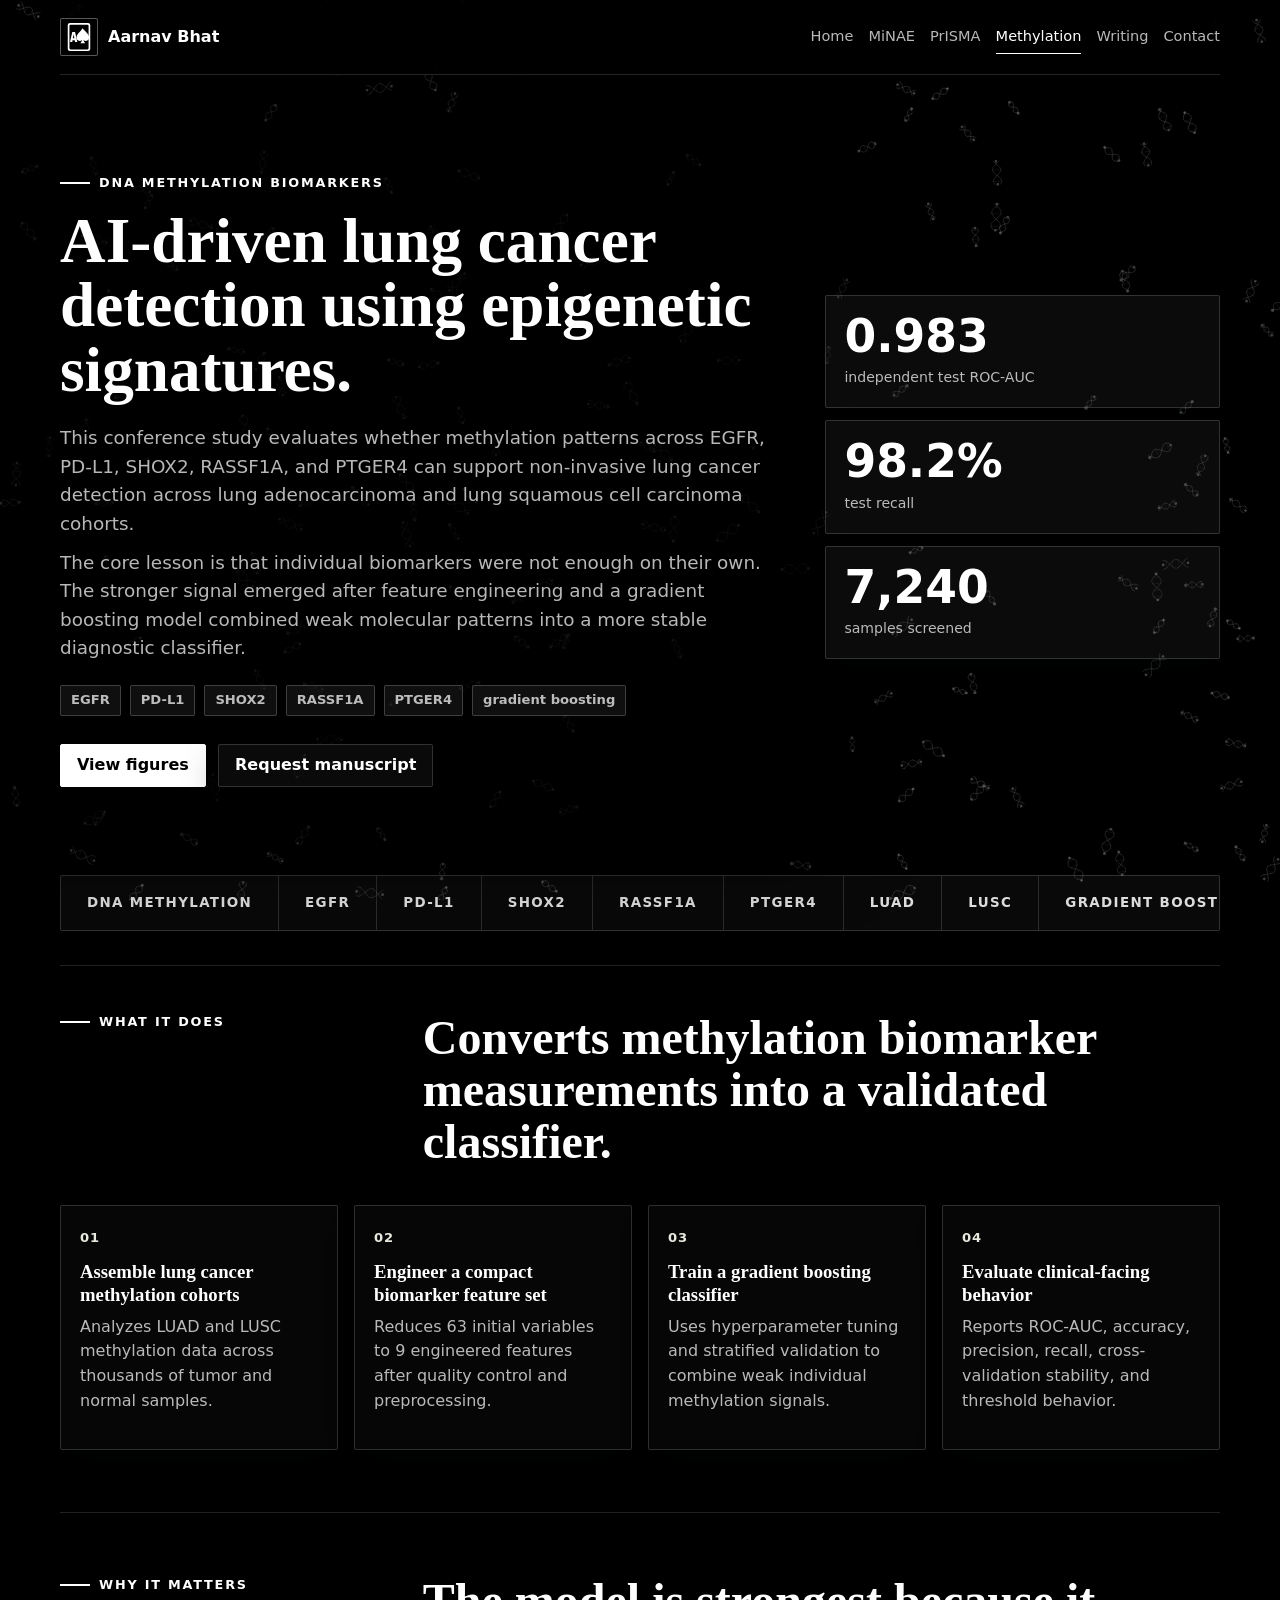
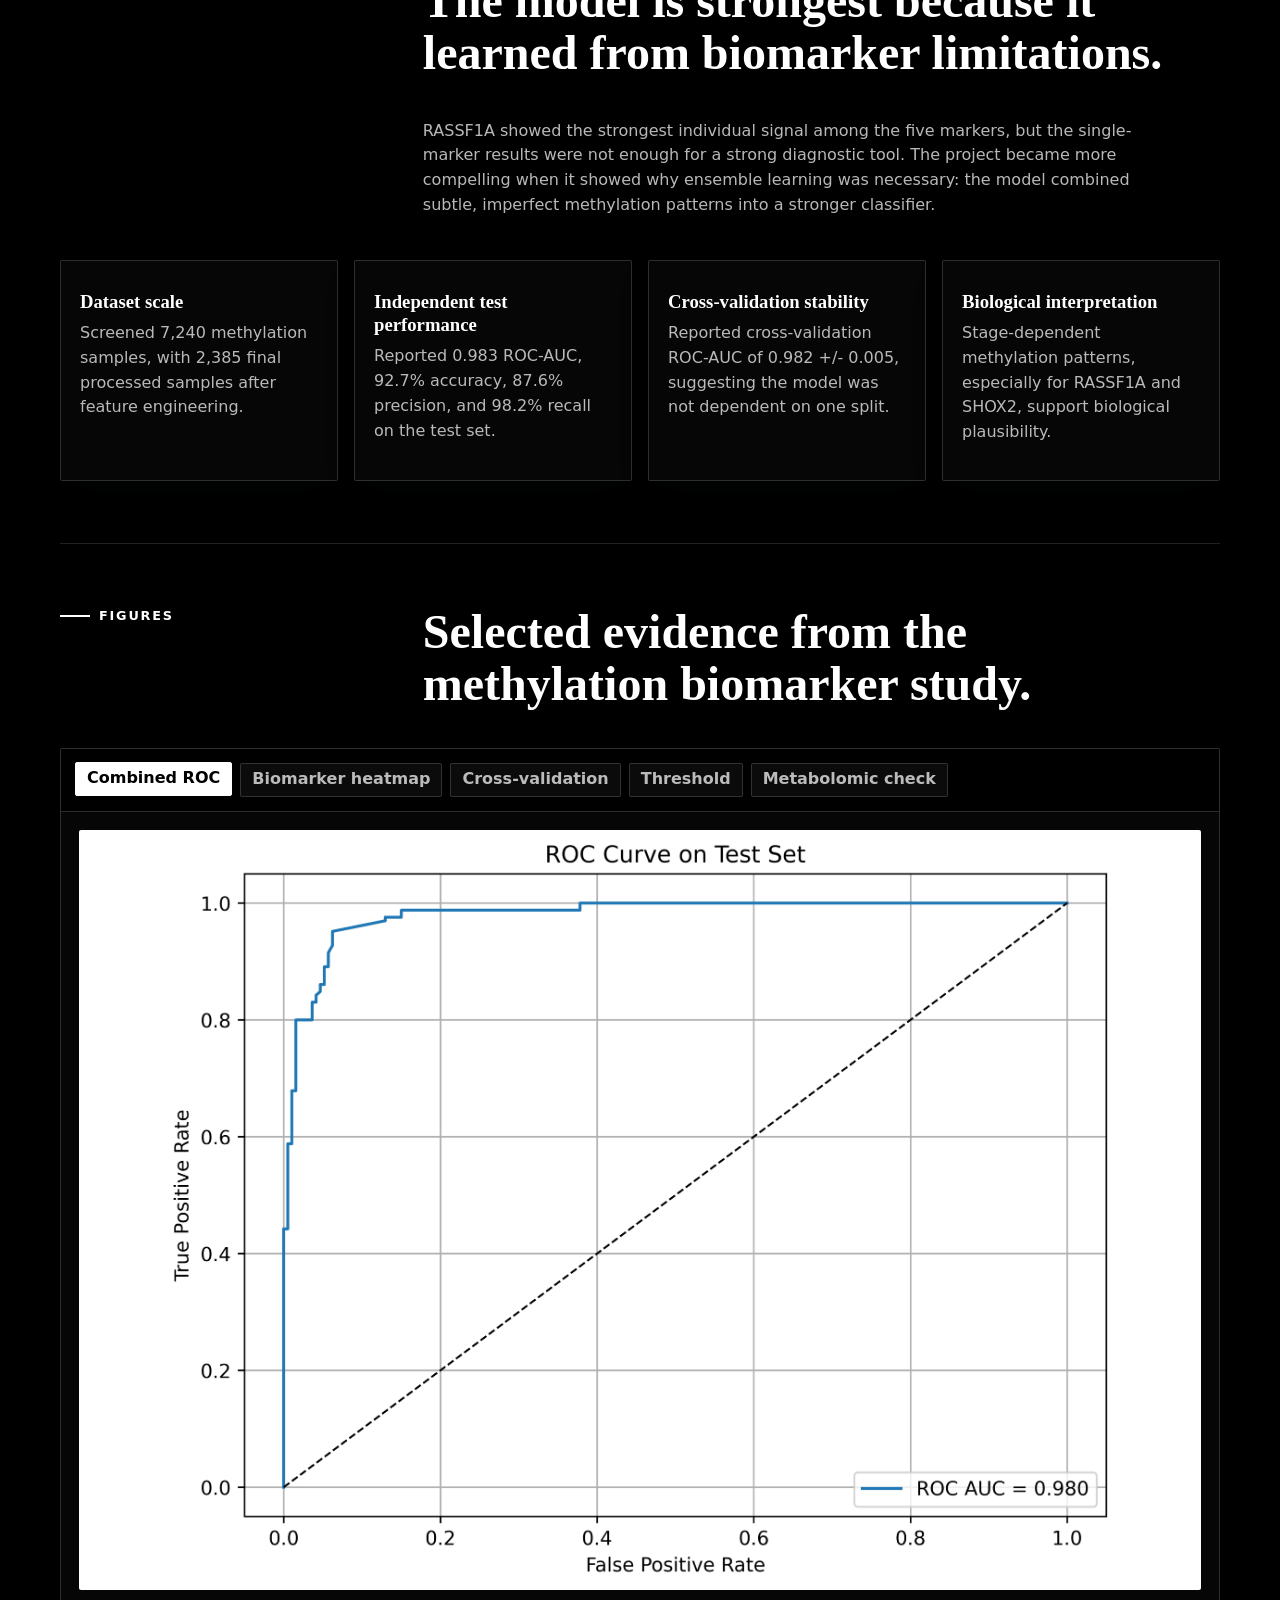
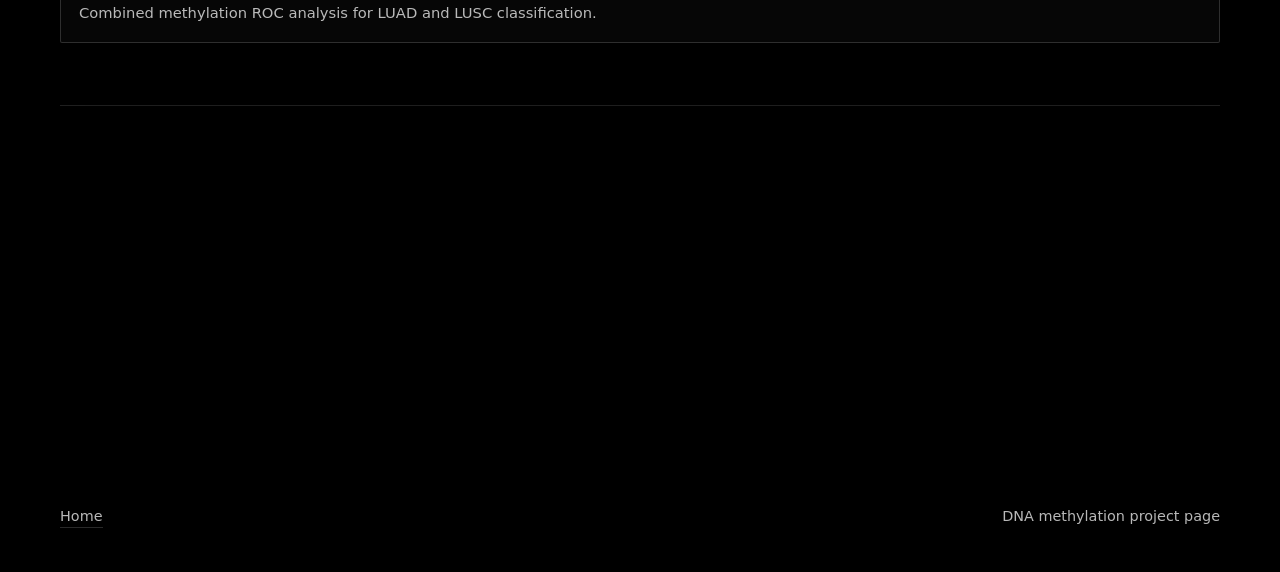
==== methylation.html @ d3626bd5 "Expand research portfolio with methylation project" ====
<!DOCTYPE html>
<html lang="en">
<head>
  <meta charset="UTF-8">
  <meta name="viewport" content="width=device-width, initial-scale=1.0">
  <meta name="description" content="DNA methylation biomarker project page - AI-driven lung cancer detection using EGFR, PD-L1, SHOX2, RASSF1A, and PTGER4.">
  <title>DNA Methylation | Aarnav Bhat</title>
  <link rel="icon" href="assets/favicon.svg" type="image/svg+xml">
  <link rel="stylesheet" href="assets/site.css">
</head>
<body>
  <div class="scroll-progress" aria-hidden="true"></div>
  <div class="site-loader" aria-hidden="true">
    <span>Loading biomarker evidence</span>
    <strong>DNA Methylation</strong>
    <div class="loader-track"><i></i></div>
  </div>

  <header class="site-header">
    <a class="brand" href="index.html" aria-label="Aarnav Bhat home">
      <span class="brand-mark"><img src="assets/favicon.svg" alt="" aria-hidden="true"></span>
      <span>Aarnav Bhat</span>
    </a>
    <button class="menu-toggle" type="button" aria-label="Open navigation" aria-expanded="false">Menu</button>
    <nav class="site-nav" aria-label="Primary navigation">
      <a href="index.html">Home</a>
      <a href="minae.html">MiNAE</a>
      <a href="prisma.html">PrISMA</a>
      <a href="methylation.html" aria-current="page">Methylation</a>
      <a href="index.html#writing">Writing</a>
      <a href="index.html#contact">Contact</a>
    </nav>
  </header>

  <main>
    <section class="project-hero methylation-hero">
      <canvas class="fragment-canvas" data-fragment-canvas aria-hidden="true"></canvas>
      <div class="reveal">
        <p class="eyebrow">DNA methylation biomarkers</p>
        <h1>AI-driven lung cancer detection using epigenetic signatures.</h1>
        <p class="lead">
          This conference study evaluates whether methylation patterns across
          EGFR, PD-L1, SHOX2, RASSF1A, and PTGER4 can support non-invasive lung
          cancer detection across lung adenocarcinoma and lung squamous cell
          carcinoma cohorts.
        </p>
        <p class="lead">
          The core lesson is that individual biomarkers were not enough on their
          own. The stronger signal emerged after feature engineering and a
          gradient boosting model combined weak molecular patterns into a more
          stable diagnostic classifier.
        </p>
        <div class="hero-pills" aria-label="DNA methylation validation features">
          <span>EGFR</span>
          <span>PD-L1</span>
          <span>SHOX2</span>
          <span>RASSF1A</span>
          <span>PTGER4</span>
          <span>gradient boosting</span>
        </div>
        <div class="hero-actions">
          <a class="button primary" href="#figures">View figures</a>
          <a class="button" href="mailto:aarnav.bhat0@gmail.com?subject=DNA%20methylation%20manuscript%20request">Request manuscript</a>
        </div>
      </div>
      <div class="project-scoreboard reveal" aria-label="DNA methylation metrics">
        <article>
          <span class="metric-value">0.983</span>
          <span class="metric-label">independent test ROC-AUC</span>
        </article>
        <article>
          <span class="metric-value">98.2%</span>
          <span class="metric-label">test recall</span>
        </article>
        <article>
          <span class="metric-value">7,240</span>
          <span class="metric-label">samples screened</span>
        </article>
      </div>
    </section>

    <section class="motion-belt reveal" aria-label="Methylation evidence ticker">
      <div class="belt-track">
        <span>DNA methylation</span>
        <span>EGFR</span>
        <span>PD-L1</span>
        <span>SHOX2</span>
        <span>RASSF1A</span>
        <span>PTGER4</span>
        <span>LUAD</span>
        <span>LUSC</span>
        <span>gradient boosting</span>
        <span>cross-validation</span>
        <span>DNA methylation</span>
        <span>EGFR</span>
        <span>PD-L1</span>
        <span>SHOX2</span>
        <span>RASSF1A</span>
        <span>PTGER4</span>
        <span>LUAD</span>
        <span>LUSC</span>
        <span>gradient boosting</span>
        <span>cross-validation</span>
      </div>
    </section>

    <section class="section-block compact">
      <div class="section-heading reveal">
        <p class="eyebrow">What it does</p>
        <h2>Converts methylation biomarker measurements into a validated classifier.</h2>
      </div>
      <div class="method-grid">
        <article class="method-card reveal">
          <span>01</span>
          <h3>Assemble lung cancer methylation cohorts</h3>
          <p>Analyzes LUAD and LUSC methylation data across thousands of tumor and normal samples.</p>
        </article>
        <article class="method-card reveal">
          <span>02</span>
          <h3>Engineer a compact biomarker feature set</h3>
          <p>Reduces 63 initial variables to 9 engineered features after quality control and preprocessing.</p>
        </article>
        <article class="method-card reveal">
          <span>03</span>
          <h3>Train a gradient boosting classifier</h3>
          <p>Uses hyperparameter tuning and stratified validation to combine weak individual methylation signals.</p>
        </article>
        <article class="method-card reveal">
          <span>04</span>
          <h3>Evaluate clinical-facing behavior</h3>
          <p>Reports ROC-AUC, accuracy, precision, recall, cross-validation stability, and threshold behavior.</p>
        </article>
      </div>
    </section>

    <section class="section-block">
      <div class="section-heading reveal">
        <p class="eyebrow">Why it matters</p>
        <h2>The model is strongest because it learned from biomarker limitations.</h2>
        <p>
          RASSF1A showed the strongest individual signal among the five markers,
          but the single-marker results were not enough for a strong diagnostic
          tool. The project became more compelling when it showed why ensemble
          learning was necessary: the model combined subtle, imperfect methylation
          patterns into a stronger classifier.
        </p>
      </div>
      <div class="evidence-grid">
        <article class="evidence-card reveal">
          <h3>Dataset scale</h3>
          <p>Screened 7,240 methylation samples, with 2,385 final processed samples after feature engineering.</p>
        </article>
        <article class="evidence-card reveal">
          <h3>Independent test performance</h3>
          <p>Reported 0.983 ROC-AUC, 92.7% accuracy, 87.6% precision, and 98.2% recall on the test set.</p>
        </article>
        <article class="evidence-card reveal">
          <h3>Cross-validation stability</h3>
          <p>Reported cross-validation ROC-AUC of 0.982 +/- 0.005, suggesting the model was not dependent on one split.</p>
        </article>
        <article class="evidence-card reveal">
          <h3>Biological interpretation</h3>
          <p>Stage-dependent methylation patterns, especially for RASSF1A and SHOX2, support biological plausibility.</p>
        </article>
      </div>
    </section>

    <section id="figures" class="section-block">
      <div class="section-heading reveal">
        <p class="eyebrow">Figures</p>
        <h2>Selected evidence from the methylation biomarker study.</h2>
      </div>
      <div class="figure-tabs reveal" data-tabs>
        <div class="tab-buttons" role="tablist" aria-label="DNA methylation figure selector">
          <button type="button" class="active" data-tab="meth-roc">Combined ROC</button>
          <button type="button" data-tab="meth-heatmap">Biomarker heatmap</button>
          <button type="button" data-tab="meth-cv">Cross-validation</button>
          <button type="button" data-tab="meth-threshold">Threshold</button>
          <button type="button" data-tab="meth-metabolite">Metabolomic check</button>
        </div>
        <figure class="tab-panel active" data-panel="meth-roc">
          <img src="assets/figures/methylation/roc_combined_luad_lusc.png" alt="Combined LUAD and LUSC methylation ROC curve.">
          <figcaption>Combined methylation ROC analysis for LUAD and LUSC classification.</figcaption>
        </figure>
        <figure class="tab-panel" data-panel="meth-heatmap">
          <img src="assets/figures/methylation/biomarker_heatmap.png" alt="Methylation biomarker heatmap.">
          <figcaption>Heatmap of EGFR, PD-L1, SHOX2, RASSF1A, and PTGER4 methylation patterns across samples.</figcaption>
        </figure>
        <figure class="tab-panel" data-panel="meth-cv">
          <img src="assets/figures/methylation/cross_validation_analysis.png" alt="Cross-validation stability analysis.">
          <figcaption>Cross-validation analysis showing stability across validation splits.</figcaption>
        </figure>
        <figure class="tab-panel" data-panel="meth-threshold">
          <img src="assets/figures/methylation/threshold_optimization.png" alt="Classification threshold optimization plot.">
          <figcaption>Threshold optimization for balancing screening sensitivity and specificity.</figcaption>
        </figure>
        <figure class="tab-panel" data-panel="meth-metabolite">
          <img src="assets/figures/methylation/metabolite_roc_combined.png" alt="Combined metabolomic model ROC curve.">
          <figcaption>Orthogonal metabolomic analysis used as complementary molecular evidence.</figcaption>
        </figure>
      </div>
    </section>

    <section class="section-block compact">
      <div class="section-heading reveal">
        <p class="eyebrow">Manuscript status</p>
        <h2>Conference manuscript details available by request.</h2>
        <p>
          The public page summarizes the method, results, and selected figures
          without exposing private submission files. The manuscript can be shared
          directly by email when appropriate.
        </p>
      </div>
      <a class="button primary reveal" href="mailto:aarnav.bhat0@gmail.com?subject=DNA%20methylation%20manuscript%20request">Request methylation manuscript</a>
    </section>
  </main>

  <footer class="site-footer">
    <a href="index.html">Home</a>
    <span>DNA methylation project page</span>
  </footer>

  <script src="assets/site.js"></script>
</body>
</html>
---- assets/site.css ----
:root {
  --bg: #000;
  --paper: rgba(7, 7, 7, 0.88);
  --paper-soft: rgba(12, 12, 12, 0.92);
  --ink: #fff;
  --muted: rgba(255, 255, 255, 0.72);
  --line: rgba(255, 255, 255, 0.16);
  --teal: #ffffff;
  --blue: #d7d7cf;
  --minae: #fff;
  --prisma: #fff;
  --plum: #fff;
  --rust: #e8e8df;
  --amber: #c8c8bd;
  --shadow: 0 26px 80px rgba(0, 0, 0, 0.48);
  --radius: 8px;
  --scroll-progress: 0%;
}

* {
  box-sizing: border-box;
}

html {
  scroll-behavior: smooth;
  overflow-x: hidden;
}

body {
  margin: 0;
  color: var(--ink);
  font-family: ui-sans-serif, system-ui, -apple-system, BlinkMacSystemFont, "Segoe UI", sans-serif;
  line-height: 1.55;
  background: var(--bg);
  overflow-x: hidden;
}

body.loading {
  overflow: hidden;
}

.scroll-progress {
  position: fixed;
  top: 0;
  left: 0;
  z-index: 80;
  width: var(--scroll-progress);
  height: 3px;
  background: #fff;
  box-shadow: 0 0 18px rgba(255, 255, 255, 0.44);
}

.site-loader {
  position: fixed;
  inset: 0;
  z-index: 100;
  display: grid;
  place-content: center;
  gap: 12px;
  padding: 28px;
  background: #000;
  color: #fff;
  transition: opacity 0.5s ease, visibility 0.5s ease;
}

.site-loader span {
  color: rgba(255, 255, 255, 0.64);
  font-size: 0.84rem;
  font-weight: 760;
  letter-spacing: 0.12em;
  text-transform: uppercase;
}

.site-loader strong {
  font-size: 2.2rem;
  line-height: 1;
}

.loader-track {
  width: min(360px, calc(100vw - 56px));
  height: 5px;
  overflow: hidden;
  border-radius: 999px;
  background: rgba(255, 255, 255, 0.18);
}

.loader-track i {
  display: block;
  width: 42%;
  height: 100%;
  border-radius: inherit;
  background: #fff;
  animation: loaderRun 0.9s ease-in-out infinite alternate;
}

body.loaded .site-loader {
  opacity: 0;
  pointer-events: none;
  visibility: hidden;
}

@keyframes loaderRun {
  from {
    transform: translateX(0);
  }

  to {
    transform: translateX(138%);
  }
}

img {
  max-width: 100%;
  display: block;
}

a {
  color: inherit;
  text-decoration: none;
}

main,
.site-header,
.site-footer {
  width: min(1160px, calc(100% - 40px));
  margin: 0 auto;
  position: relative;
  z-index: 2;
}

.site-header {
  position: sticky;
  top: 0;
  z-index: 40;
  display: flex;
  align-items: center;
  justify-content: space-between;
  gap: 18px;
  padding: 18px 0;
  background: rgba(0, 0, 0, 0.84);
  backdrop-filter: blur(18px);
  border-bottom: 1px solid rgba(255, 255, 255, 0.14);
}

.brand {
  display: inline-flex;
  align-items: center;
  gap: 10px;
  font-weight: 780;
}

.brand-mark {
  display: inline-grid;
  place-items: center;
  width: 38px;
  height: 38px;
  border: 1px solid rgba(255, 255, 255, 0.34);
  border-radius: 2px;
  background: #000;
  overflow: hidden;
}

.brand-mark img {
  width: 100%;
  height: 100%;
  object-fit: cover;
}

.site-nav {
  display: flex;
  align-items: center;
  gap: 15px;
  color: var(--muted);
  font-size: 0.91rem;
}

.site-nav a {
  border-bottom: 1px solid transparent;
  padding: 5px 0;
}

.site-nav a:hover,
.site-nav a[aria-current="page"] {
  color: var(--ink);
  border-color: #fff;
}

.menu-toggle {
  display: none;
  border: 1px solid var(--line);
  background: #0b0b0c;
  border-radius: 2px;
  min-height: 36px;
  padding: 0 12px;
  font: inherit;
  color: var(--ink);
}

.hero-shell,
.project-hero {
  position: relative;
  min-height: calc(100vh - 78px);
  display: grid;
  align-items: center;
  gap: 48px;
  padding: 56px 0 74px;
  overflow: visible;
}

.hero-shell {
  grid-template-columns: minmax(0, 1fr) minmax(340px, 0.56fr);
}

.project-hero {
  grid-template-columns: minmax(0, 1fr) minmax(320px, 0.55fr);
}

.hero-copy {
  position: relative;
  z-index: 1;
  max-width: 820px;
  text-shadow: 0 1px 26px rgba(0, 0, 0, 0.64);
  isolation: isolate;
}

.project-hero > .reveal:first-of-type {
  position: relative;
  isolation: isolate;
}

.hero-copy::before,
.project-hero > .reveal:first-of-type::before {
  content: "";
  position: absolute;
  inset: -22px -24px;
  z-index: -1;
  background: rgba(0, 0, 0, 0.72);
  box-shadow: 0 0 70px 34px rgba(0, 0, 0, 0.88);
  pointer-events: none;
}

.fragment-canvas {
  position: fixed;
  inset: 0;
  z-index: 0;
  width: 100vw;
  height: 100vh;
  opacity: 0.84;
  pointer-events: none;
}

.hero-shell > *:not(.fragment-canvas),
.project-hero > *:not(.fragment-canvas) {
  position: relative;
  z-index: 2;
}

.eyebrow {
  display: inline-flex;
  align-items: center;
  gap: 9px;
  margin: 0 0 16px;
  color: #fff;
  font-size: 0.8rem;
  font-weight: 690;
  letter-spacing: 0.14em;
  text-transform: uppercase;
}

.eyebrow::before {
  content: "";
  width: 30px;
  height: 2px;
  background: currentColor;
}

h1,
h2,
h3,
p {
  margin-top: 0;
}

h1 {
  font-family: ui-serif, Georgia, "Times New Roman", serif;
  margin-bottom: 22px;
  font-size: 4.72rem;
  line-height: 1.02;
  font-weight: 650;
  letter-spacing: 0;
}

.hero-shell h1 {
  font-size: 6.25rem;
}

.project-hero h1 {
  font-size: 3.95rem;
}

h2 {
  font-family: ui-serif, Georgia, "Times New Roman", serif;
  margin-bottom: 12px;
  font-size: 3rem;
  line-height: 1.08;
  font-weight: 640;
  letter-spacing: 0;
}

h3 {
  font-family: ui-serif, Georgia, "Times New Roman", serif;
  line-height: 1.24;
  font-weight: 650;
}

.lead {
  max-width: 820px;
  color: var(--muted);
  font-size: 1.15rem;
  font-weight: 390;
}

.lead + .lead {
  margin-top: -8px;
}

.hero-pills {
  display: flex;
  flex-wrap: wrap;
  gap: 9px;
  margin-top: 22px;
}

.hero-pills span {
  display: inline-flex;
  align-items: center;
  min-height: 31px;
  padding: 0 10px;
  border: 1px solid rgba(255, 255, 255, 0.2);
  border-radius: 2px;
  background: rgba(255, 255, 255, 0.06);
  color: var(--muted);
  font-size: 0.82rem;
  font-weight: 720;
}

.hero-actions,
.contact-actions {
  display: flex;
  flex-wrap: wrap;
  gap: 12px;
  margin-top: 28px;
}

.button {
  display: inline-flex;
  align-items: center;
  justify-content: center;
  gap: 8px;
  min-height: 43px;
  padding: 0 16px;
  border: 1px solid var(--line);
  border-radius: 2px;
  background: rgba(255, 255, 255, 0.04);
  color: var(--ink);
  font-weight: 720;
  box-shadow: 0 16px 34px rgba(0, 0, 0, 0.35);
  transition: transform 0.18s ease, border-color 0.18s ease, background 0.18s ease;
  will-change: transform;
}

.button:hover {
  transform: translateY(-2px);
  border-color: rgba(255, 255, 255, 0.7);
  background: rgba(255, 255, 255, 0.1);
}

.button.primary {
  background: #fff;
  border-color: #fff;
  color: #000;
}

.button.ghost {
  background: transparent;
}

.portrait-card {
  margin: 0;
  border: 1px solid rgba(255, 255, 255, 0.16);
  border-radius: 2px;
  background: var(--paper);
  box-shadow: var(--shadow);
  overflow: hidden;
  position: relative;
  transform: translate3d(0, 0, 0) rotateX(var(--tilt-x, 0deg)) rotateY(var(--tilt-y, 0deg));
  transition: transform 0.22s ease, border-color 0.22s ease;
}

.portrait-card img {
  width: 100%;
  height: min(68vh, 620px);
  object-fit: cover;
  object-position: center 30%;
  filter: saturate(1.04) contrast(1.04) brightness(0.95);
  transition: transform 0.6s ease;
}

.portrait-card:hover {
  border-color: rgba(255, 255, 255, 0.52);
}

.portrait-card:hover img {
  transform: scale(1.025);
}

.portrait-badge {
  position: absolute;
  left: 14px;
  right: 14px;
  bottom: 45px;
  display: flex;
  justify-content: space-between;
  gap: 12px;
  align-items: center;
  padding: 10px 12px;
  border: 1px solid rgba(255, 255, 255, 0.38);
  border-radius: 2px;
  background: rgba(0, 0, 0, 0.78);
  color: #fff;
  backdrop-filter: blur(12px);
  font-size: 0.78rem;
}

.portrait-badge span {
  color: rgba(255, 255, 255, 0.68);
}

.portrait-badge strong {
  text-align: right;
}

.portrait-card figcaption {
  padding: 12px 14px 14px;
  color: var(--muted);
  font-size: 0.82rem;
}

.signal-strip {
  display: grid;
  grid-template-columns: repeat(4, 1fr);
  gap: 12px;
  margin-bottom: 56px;
}

.motion-belt {
  width: 100%;
  margin: -22px 0 34px;
  overflow: hidden;
  border: 1px solid var(--line);
  border-radius: 2px;
  background: rgba(255, 255, 255, 0.035);
  color: #fff;
}

.belt-track {
  display: inline-flex;
  min-width: max-content;
  animation: beltMove 36s linear infinite;
}

.belt-track span {
  display: inline-flex;
  align-items: center;
  min-height: 54px;
  padding: 0 26px;
  border-right: 1px solid rgba(255, 255, 255, 0.14);
  color: rgba(255, 255, 255, 0.86);
  font-size: 0.84rem;
  font-weight: 780;
  letter-spacing: 0.1em;
  text-transform: uppercase;
}

@keyframes beltMove {
  from {
    transform: translateX(0);
  }

  to {
    transform: translateX(-50%);
  }
}

.signal-strip article,
.project-scoreboard article {
  border: 1px solid var(--line);
  border-radius: 2px;
  background: rgba(255, 255, 255, 0.045);
  padding: 18px;
  box-shadow: 0 10px 34px rgba(23, 32, 38, 0.05);
  position: relative;
  overflow: hidden;
  transform: translate3d(0, 0, 0) rotateX(var(--tilt-x, 0deg)) rotateY(var(--tilt-y, 0deg));
  transition: transform 0.2s ease, border-color 0.2s ease, background 0.2s ease;
}

.signal-strip article::after,
.project-scoreboard article::after,
.project-feature::after,
.link-card::after,
.method-card::after,
.evidence-card::after {
  content: "";
  position: absolute;
  inset: auto 14px 0;
  height: 2px;
  background: #fff;
  transform: scaleX(0);
  transform-origin: left;
  transition: transform 0.22s ease;
}

.signal-strip article:hover,
.project-scoreboard article:hover,
.method-card:hover,
.evidence-card:hover {
  border-color: rgba(255, 255, 255, 0.42);
  background: rgba(255, 255, 255, 0.08);
}

.signal-strip article:hover::after,
.project-scoreboard article:hover::after,
.project-feature:hover::after,
.link-card:hover::after,
.method-card:hover::after,
.evidence-card:hover::after {
  transform: scaleX(1);
}

.metric-value {
  display: block;
  color: #fff;
  font-size: 2.25rem;
  line-height: 1;
  font-weight: 840;
}

.minae-accent,
.minae-hero h1,
.project-feature[href="minae.html"] h3 {
  color: var(--minae);
}

.prisma-accent,
.prisma-hero h1,
.project-feature[href="prisma.html"] h3 {
  color: var(--prisma);
}

.metric-label {
  display: block;
  margin-top: 8px;
  color: var(--muted);
  font-size: 0.88rem;
}

.section-block {
  padding: 62px 0;
  border-top: 1px solid rgba(255, 255, 255, 0.13);
}

.section-block.compact {
  padding-top: 46px;
}

.section-heading {
  display: grid;
  grid-template-columns: minmax(190px, 0.42fr) minmax(0, 1fr);
  gap: 28px;
  align-items: start;
  margin-bottom: 26px;
}

.section-heading .eyebrow {
  grid-column: 1;
}

.section-heading h2,
.section-heading p:not(.eyebrow) {
  grid-column: 2;
}

.section-heading p:not(.eyebrow) {
  color: var(--muted);
  max-width: 760px;
}

.project-feature-grid {
  display: grid;
  grid-template-columns: repeat(3, minmax(0, 1fr));
  gap: 18px;
}

.project-feature,
.link-card,
.method-card,
.evidence-card {
  background: var(--paper);
  border: 1px solid var(--line);
  border-radius: 2px;
  box-shadow: 0 12px 40px rgba(23, 32, 38, 0.055);
  position: relative;
  overflow: hidden;
}

.project-feature {
  display: grid;
  grid-template-rows: 235px minmax(0, 1fr);
  transform: translate3d(0, 0, 0) rotateX(var(--tilt-x, 0deg)) rotateY(var(--tilt-y, 0deg));
  transition: transform 0.2s ease, border-color 0.2s ease;
}

.project-feature:hover {
  transform: translateY(-4px) rotateX(var(--tilt-x, 0deg)) rotateY(var(--tilt-y, 0deg));
  border-color: rgba(255, 255, 255, 0.44);
}

.feature-image {
  background: #000;
  border-bottom: 1px solid var(--line);
  overflow: hidden;
}

.feature-image img {
  width: 100%;
  height: 100%;
  object-fit: contain;
  padding: 16px;
  transition: transform 0.42s ease;
}

.project-feature:hover .feature-image img {
  transform: scale(1.035);
}

.feature-body,
.link-card,
.method-card,
.evidence-card {
  padding: 19px;
}

.status-pill {
  display: inline-flex;
  align-items: center;
  min-height: 26px;
  padding: 0 9px;
  border-radius: 2px;
  background: rgba(255, 255, 255, 0.1);
  color: #fff;
  font-size: 0.75rem;
  font-weight: 760;
}

.status-pill.amber {
  background: rgba(255, 255, 255, 0.1);
  color: #fff;
}

.project-feature[href="minae.html"] .status-pill {
  border-color: rgba(255, 255, 255, 0.32);
  color: var(--minae);
}

.project-feature[href="prisma.html"] .status-pill {
  border-color: rgba(255, 255, 255, 0.34);
  color: var(--prisma);
}

.feature-body h3,
.link-card h3 {
  margin: 12px 0 8px;
}

.feature-body p,
.link-card p,
.method-card p,
.evidence-card p,
.timeline-item p {
  color: var(--muted);
}

.project-points {
  display: grid;
  gap: 7px;
  margin: 14px 0 0;
  padding: 0;
  list-style: none;
  color: rgba(255, 255, 255, 0.78);
  font-size: 0.9rem;
}

.project-points li {
  position: relative;
  padding-left: 14px;
}

.project-points li::before {
  content: "";
  position: absolute;
  left: 0;
  top: 0.68em;
  width: 5px;
  height: 5px;
  background: #fff;
}

.text-link {
  display: inline-flex;
  margin-top: 8px;
  color: #fff;
  font-weight: 760;
}

.timeline {
  border: 1px solid var(--line);
  border-radius: 2px;
  overflow: hidden;
  background: var(--paper);
}

.timeline-item {
  display: grid;
  grid-template-columns: 170px minmax(0, 1fr);
  gap: 22px;
  padding: 20px;
  border-bottom: 1px solid var(--line);
}

.timeline-item:last-child {
  border-bottom: 0;
}

.timeline-item time {
  color: #fff;
  font-weight: 800;
}

.timeline-item h3 {
  margin-bottom: 5px;
}

.link-grid,
.method-grid,
.evidence-grid {
  display: grid;
  grid-template-columns: repeat(3, minmax(0, 1fr));
  gap: 16px;
}

.method-grid,
.evidence-grid {
  grid-template-columns: repeat(4, minmax(0, 1fr));
}

.link-card {
  min-height: 100%;
  transform: translate3d(0, 0, 0) rotateX(var(--tilt-x, 0deg)) rotateY(var(--tilt-y, 0deg));
  transition: transform 0.18s ease, border-color 0.18s ease;
}

.link-card:hover {
  transform: translateY(-3px) rotateX(var(--tilt-x, 0deg)) rotateY(var(--tilt-y, 0deg));
  border-color: rgba(255, 255, 255, 0.44);
}

.link-card span,
.method-card span {
  color: #fff;
  font-weight: 820;
  font-size: 0.82rem;
  text-transform: uppercase;
  letter-spacing: 0.06em;
}

.skill-cloud {
  display: flex;
  flex-wrap: wrap;
  gap: 9px;
}

.skill-cloud span {
  display: inline-flex;
  min-height: 32px;
  align-items: center;
  padding: 0 11px;
  border: 1px solid rgba(255, 255, 255, 0.18);
  border-radius: 2px;
  background: rgba(255, 255, 255, 0.05);
  font-weight: 680;
  color: var(--ink);
}

.contact-panel {
  display: grid;
  grid-template-columns: minmax(0, 1fr) auto;
  gap: 28px;
  align-items: center;
  margin: 42px 0;
  padding: 32px;
  border-radius: 2px;
  border: 1px solid var(--line);
  background: rgba(255, 255, 255, 0.04);
  color: #fff;
}

.contact-panel p:not(.eyebrow) {
  color: var(--muted);
  max-width: 760px;
}

.contact-panel .eyebrow {
  color: #fff;
}

.contact-panel .button:not(.primary) {
  background: transparent;
  color: #fff;
  border-color: var(--line);
  box-shadow: none;
}

.contact-panel .button.primary {
  background: #fff;
  color: #000;
  border-color: #fff;
  box-shadow: none;
}

.site-footer {
  display: flex;
  justify-content: space-between;
  gap: 18px;
  flex-wrap: wrap;
  padding: 12px 0 44px;
  color: var(--muted);
  font-size: 0.9rem;
}

.site-footer a {
  border-bottom: 1px solid var(--line);
}

.project-scoreboard {
  display: grid;
  gap: 12px;
}

.project-scoreboard .metric-value {
  font-size: 2.85rem;
}

.minae-hero .metric-value {
  color: var(--minae);
}

.methylation-hero .metric-value {
  color: #fff;
}

.prisma-hero .metric-value {
  color: var(--prisma);
  font-size: 2.35rem;
}

.method-card span {
  color: var(--rust);
}

.method-card h3,
.evidence-card h3 {
  margin: 10px 0 8px;
}

.figure-tabs {
  background: var(--paper);
  border: 1px solid var(--line);
  border-radius: 2px;
  box-shadow: var(--shadow);
  overflow: hidden;
  position: relative;
}

.tab-buttons {
  display: flex;
  flex-wrap: wrap;
  gap: 8px;
  padding: 14px;
  border-bottom: 1px solid var(--line);
  background: #000;
}

.tab-buttons button {
  min-height: 34px;
  padding: 0 11px;
  border: 1px solid var(--line);
  border-radius: 2px;
  background: rgba(255, 255, 255, 0.045);
  color: var(--muted);
  font: inherit;
  font-weight: 700;
  cursor: pointer;
  transition: background 0.18s ease, color 0.18s ease, transform 0.18s ease;
}

.tab-buttons button.active,
.tab-buttons button:hover {
  color: #000;
  background: #fff;
  border-color: #fff;
  transform: translateY(-1px);
}

.tab-panel {
  display: none;
  margin: 0;
  padding: 18px;
  opacity: 0;
  transform: translateY(8px);
}

.tab-panel.active {
  display: block;
  opacity: 1;
  transform: translateY(0);
  animation: panelIn 0.22s ease;
}

@keyframes panelIn {
  from {
    opacity: 0;
    transform: translateY(8px);
  }

  to {
    opacity: 1;
    transform: translateY(0);
  }
}

.tab-panel img {
  width: 100%;
  max-height: 760px;
  object-fit: contain;
  background: #fff;
  border: 1px solid var(--line);
  border-radius: 2px;
}

.tab-panel figcaption {
  margin-top: 12px;
  color: var(--muted);
  font-size: 0.92rem;
}

.reveal {
  opacity: 0;
  transform: translateY(18px);
  transition: opacity 0.55s ease, transform 0.55s ease;
}

.reveal.visible {
  opacity: 1;
  transform: translateY(0);
}

@media (prefers-reduced-motion: reduce) {
  html {
    scroll-behavior: auto;
  }

  .reveal {
    opacity: 1;
    transform: none;
    transition: none;
  }

  .button,
  .project-feature,
  .link-card,
  .portrait-card,
  .signal-strip article,
  .project-scoreboard article,
  .tab-panel {
    transition: none;
  }

  .belt-track,
  .loader-track i {
    animation: none;
  }

  .fragment-canvas {
    display: none;
  }
}

@media (max-width: 980px) {
  h1 {
    font-size: 4rem;
  }

  .hero-shell h1 {
    font-size: 5rem;
  }

  .project-hero h1 {
    font-size: 3.5rem;
  }

  h2 {
    font-size: 2.45rem;
  }

  .hero-shell,
  .project-hero,
  .section-heading,
  .contact-panel {
    grid-template-columns: 1fr;
  }

  .hero-shell,
  .project-hero {
    min-height: auto;
  }

  .section-heading .eyebrow,
  .section-heading h2,
  .section-heading p:not(.eyebrow) {
    grid-column: 1;
  }

  .signal-strip,
  .project-feature-grid,
  .method-grid,
  .evidence-grid {
    grid-template-columns: repeat(2, minmax(0, 1fr));
  }

  .link-grid {
    grid-template-columns: 1fr;
  }
}

@media (max-width: 680px) {
  h1 {
    font-size: 2.95rem;
  }

  .hero-shell h1 {
    font-size: 3.7rem;
  }

  .project-hero h1 {
    font-size: 2.65rem;
  }

  h2 {
    font-size: 2rem;
  }

  .lead {
    font-size: 1.04rem;
  }

  .metric-value,
  .project-scoreboard .metric-value,
  .prisma-hero .metric-value {
    font-size: 2rem;
  }

  main,
  .site-header,
  .site-footer {
    width: min(100% - 28px, 1160px);
  }

  .site-header {
    align-items: flex-start;
  }

  .menu-toggle {
    display: inline-flex;
    align-items: center;
  }

  .site-nav {
    display: none;
    position: absolute;
    top: 62px;
    left: 0;
    right: 0;
    flex-direction: column;
    align-items: stretch;
    gap: 0;
    padding: 10px;
    border: 1px solid var(--line);
    border-radius: var(--radius);
    background: var(--paper);
    box-shadow: var(--shadow);
  }

  .site-nav.open {
    display: flex;
  }

  .site-nav a {
    padding: 10px;
  }

  .hero-shell,
  .project-hero {
    padding-top: 38px;
  }

  .portrait-badge {
    position: static;
    margin: 12px;
    background: var(--ink);
  }

  .portrait-card img {
    height: 470px;
  }

  .motion-belt {
    margin-top: -8px;
  }

  .belt-track span {
    min-height: 46px;
    padding: 0 18px;
    font-size: 0.76rem;
  }

  .signal-strip,
  .project-feature-grid,
  .method-grid,
  .evidence-grid {
    grid-template-columns: 1fr;
  }

  .project-feature {
    grid-template-rows: 220px minmax(0, 1fr);
  }

  .timeline-item {
    grid-template-columns: 1fr;
    gap: 6px;
  }

  .tab-buttons {
    flex-direction: column;
  }

  .tab-buttons button {
    width: 100%;
  }
}
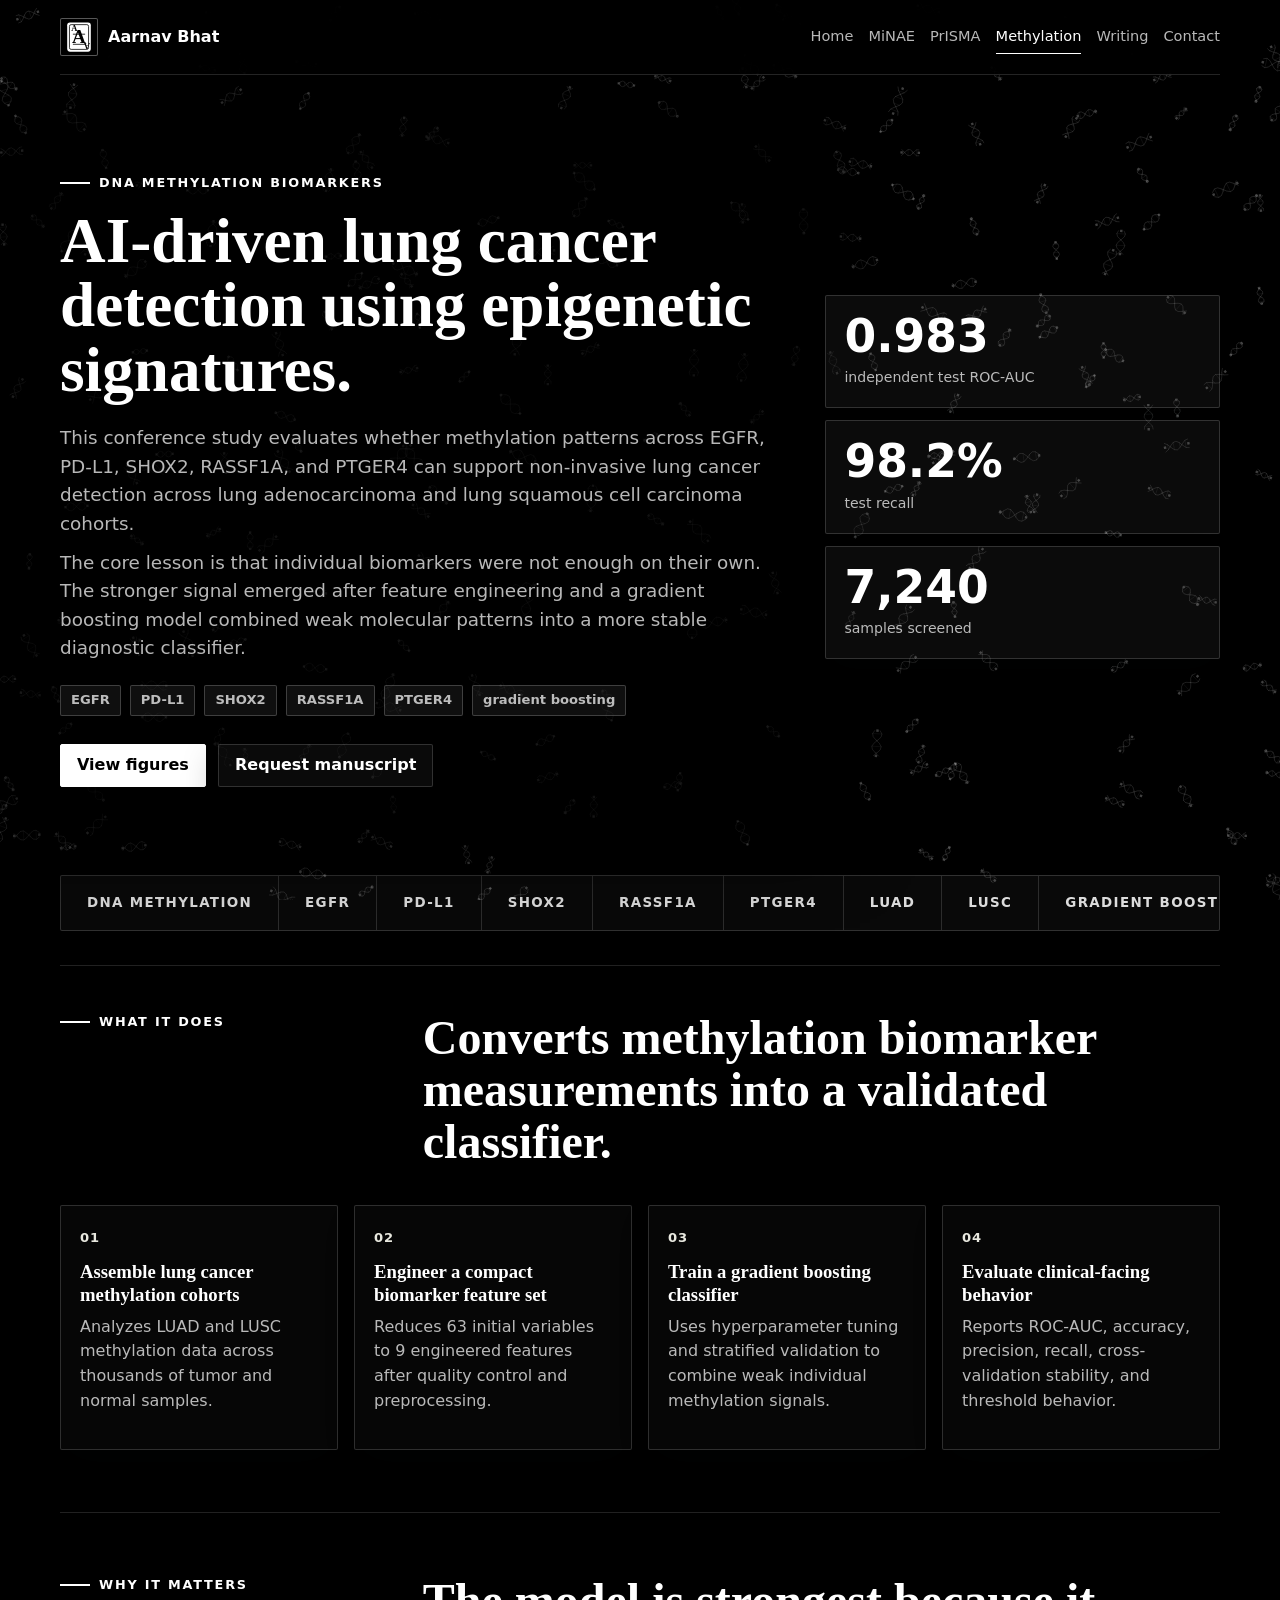
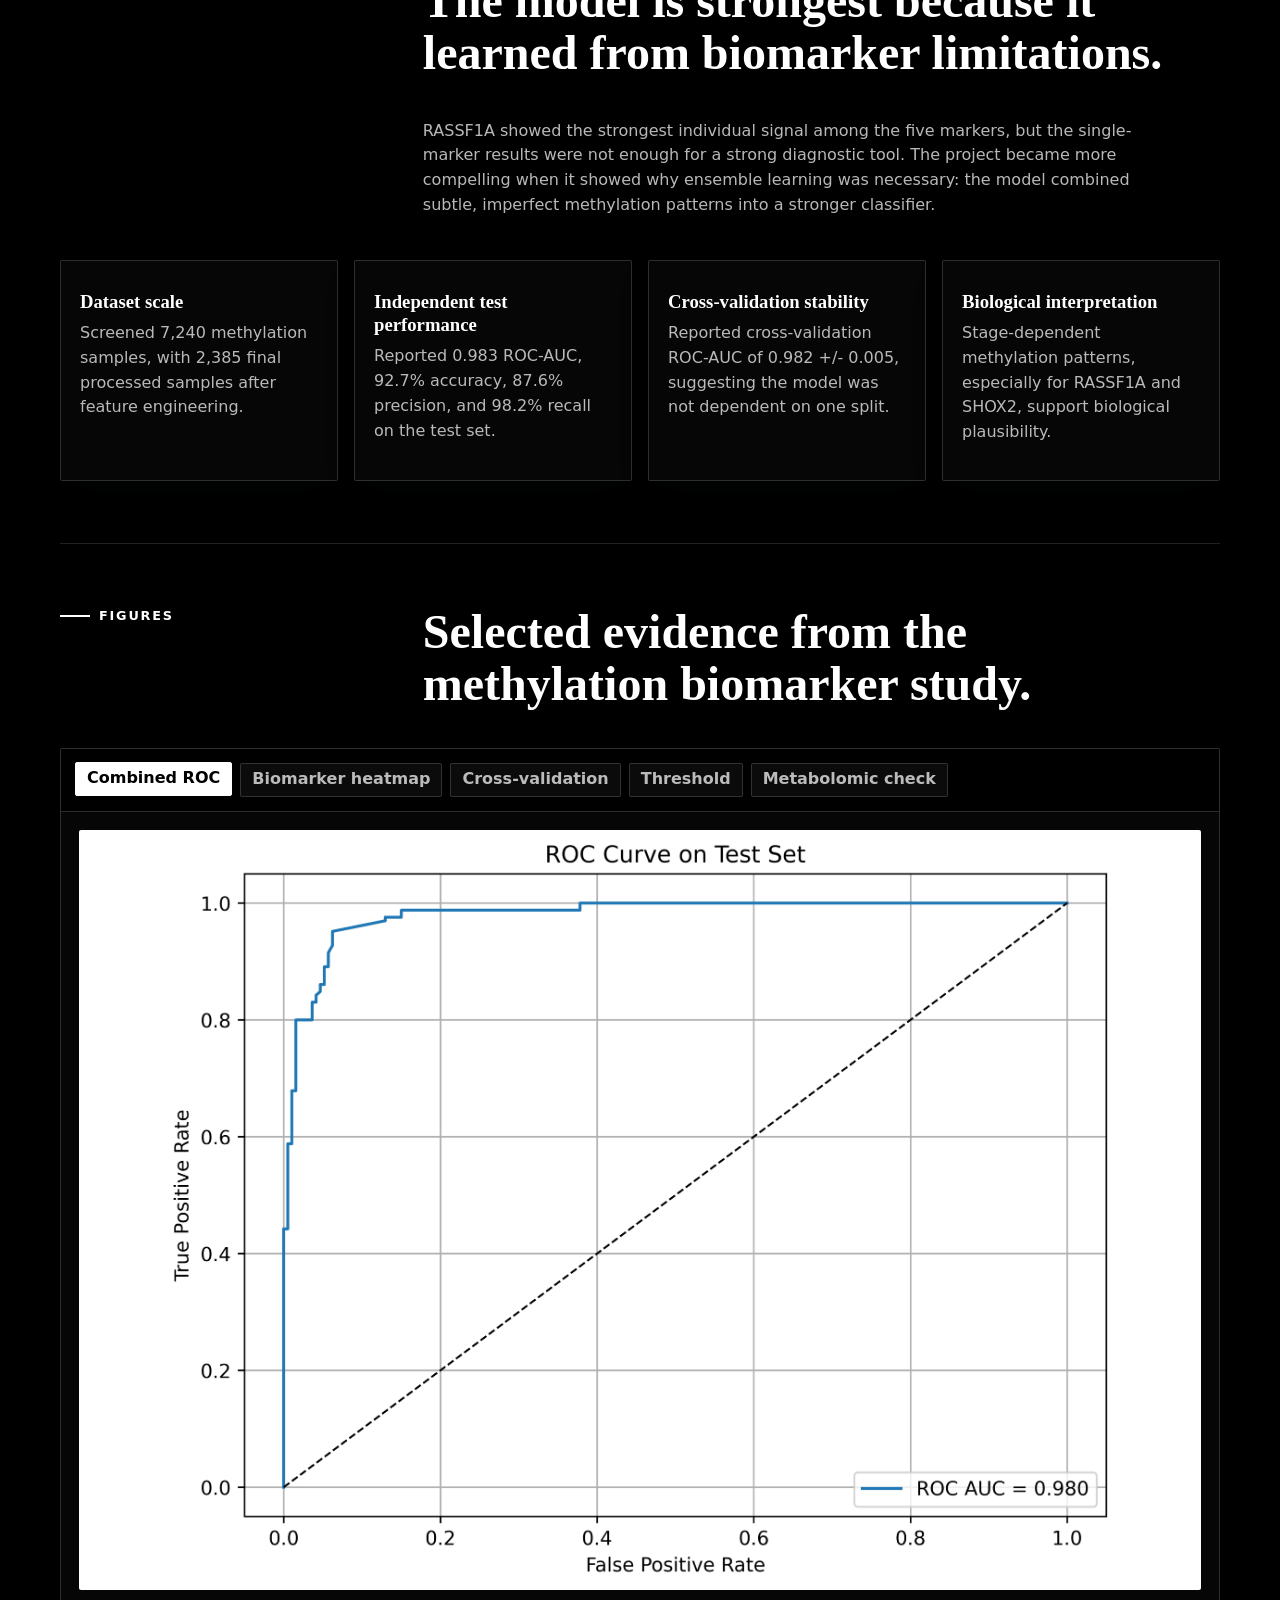
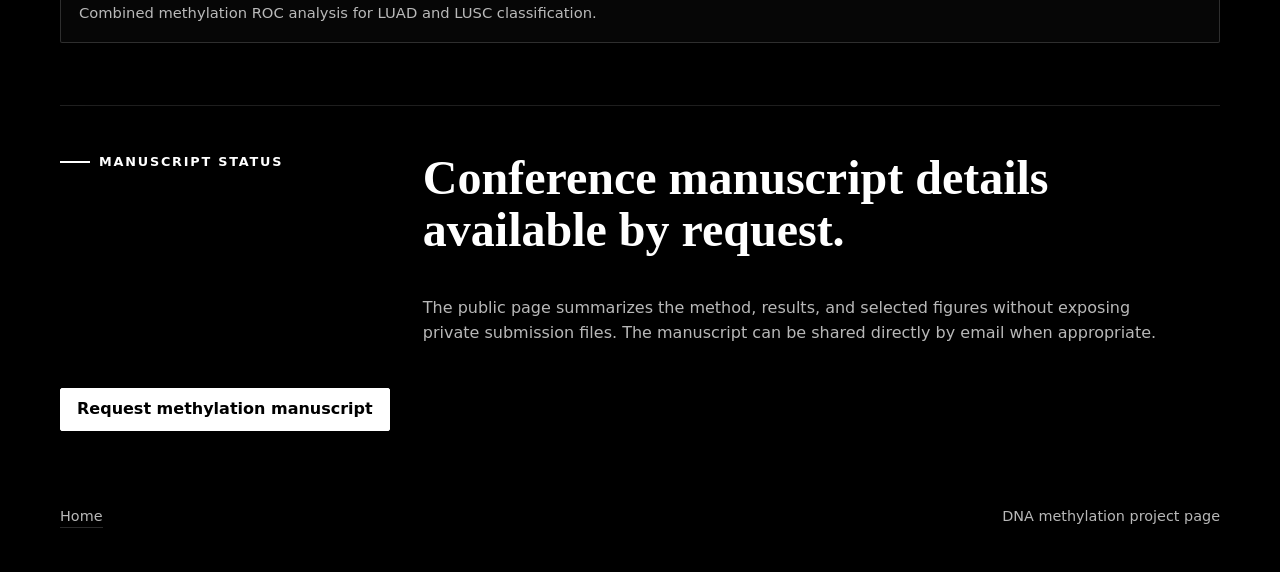
==== commit ad9ab529: "Refine ace branding and DNA background" ====
--- a/methylation.html
+++ b/methylation.html
@@ -11,6 +11,11 @@
 <body>
   <div class="scroll-progress" aria-hidden="true"></div>
   <div class="site-loader" aria-hidden="true">
+    <div class="loader-ace-card" aria-hidden="true">
+      <span class="loader-corner loader-corner-top">A</span>
+      <span class="loader-face">A</span>
+      <span class="loader-corner loader-corner-bottom">A</span>
+    </div>
     <span>Loading biomarker evidence</span>
     <strong>DNA Methylation</strong>
     <div class="loader-track"><i></i></div>
--- a/assets/site.css
+++ b/assets/site.css
@@ -55,15 +55,79 @@
   inset: 0;
   z-index: 100;
   display: grid;
+  justify-items: center;
   place-content: center;
-  gap: 12px;
+  gap: 13px;
   padding: 28px;
   background: #000;
   color: #fff;
+  text-align: center;
   transition: opacity 0.5s ease, visibility 0.5s ease;
 }
 
-.site-loader span {
+.loader-ace-card {
+  position: relative;
+  display: grid;
+  place-items: center;
+  width: 116px;
+  aspect-ratio: 0.72;
+  margin-bottom: 8px;
+  border: 2px solid #fff;
+  border-radius: 7px;
+  background: #fff;
+  color: #000;
+  box-shadow: 0 0 0 1px #000 inset, 0 0 0 9px #000 inset, 0 0 46px rgba(255, 255, 255, 0.16);
+  animation: aceFloat 1.7s ease-in-out infinite alternate;
+}
+
+.loader-ace-card::before {
+  content: "";
+  position: absolute;
+  inset: 14px;
+  border: 1px solid #000;
+}
+
+.loader-ace-card::after {
+  content: "";
+  position: absolute;
+  left: 24px;
+  right: 24px;
+  top: 50%;
+  border-top: 2px solid #000;
+  transform: translateY(-50%);
+}
+
+.loader-face,
+.loader-corner {
+  font-family: ui-serif, Georgia, "Times New Roman", serif;
+  font-weight: 760;
+  line-height: 1;
+}
+
+.loader-face {
+  position: relative;
+  z-index: 1;
+  font-size: 5.6rem;
+  letter-spacing: 0;
+}
+
+.loader-corner {
+  position: absolute;
+  font-size: 1.35rem;
+}
+
+.loader-corner-top {
+  top: 15px;
+  left: 17px;
+}
+
+.loader-corner-bottom {
+  right: 17px;
+  bottom: 15px;
+  transform: rotate(180deg);
+}
+
+.site-loader > span {
   color: rgba(255, 255, 255, 0.64);
   font-size: 0.84rem;
   font-weight: 760;
@@ -106,6 +170,16 @@
 
   to {
     transform: translateX(138%);
+  }
+}
+
+@keyframes aceFloat {
+  from {
+    transform: translateY(0);
+  }
+
+  to {
+    transform: translateY(-8px);
   }
 }
 
@@ -997,6 +1071,7 @@
   }
 
   .belt-track,
+  .loader-ace-card,
   .loader-track i {
     animation: none;
   }
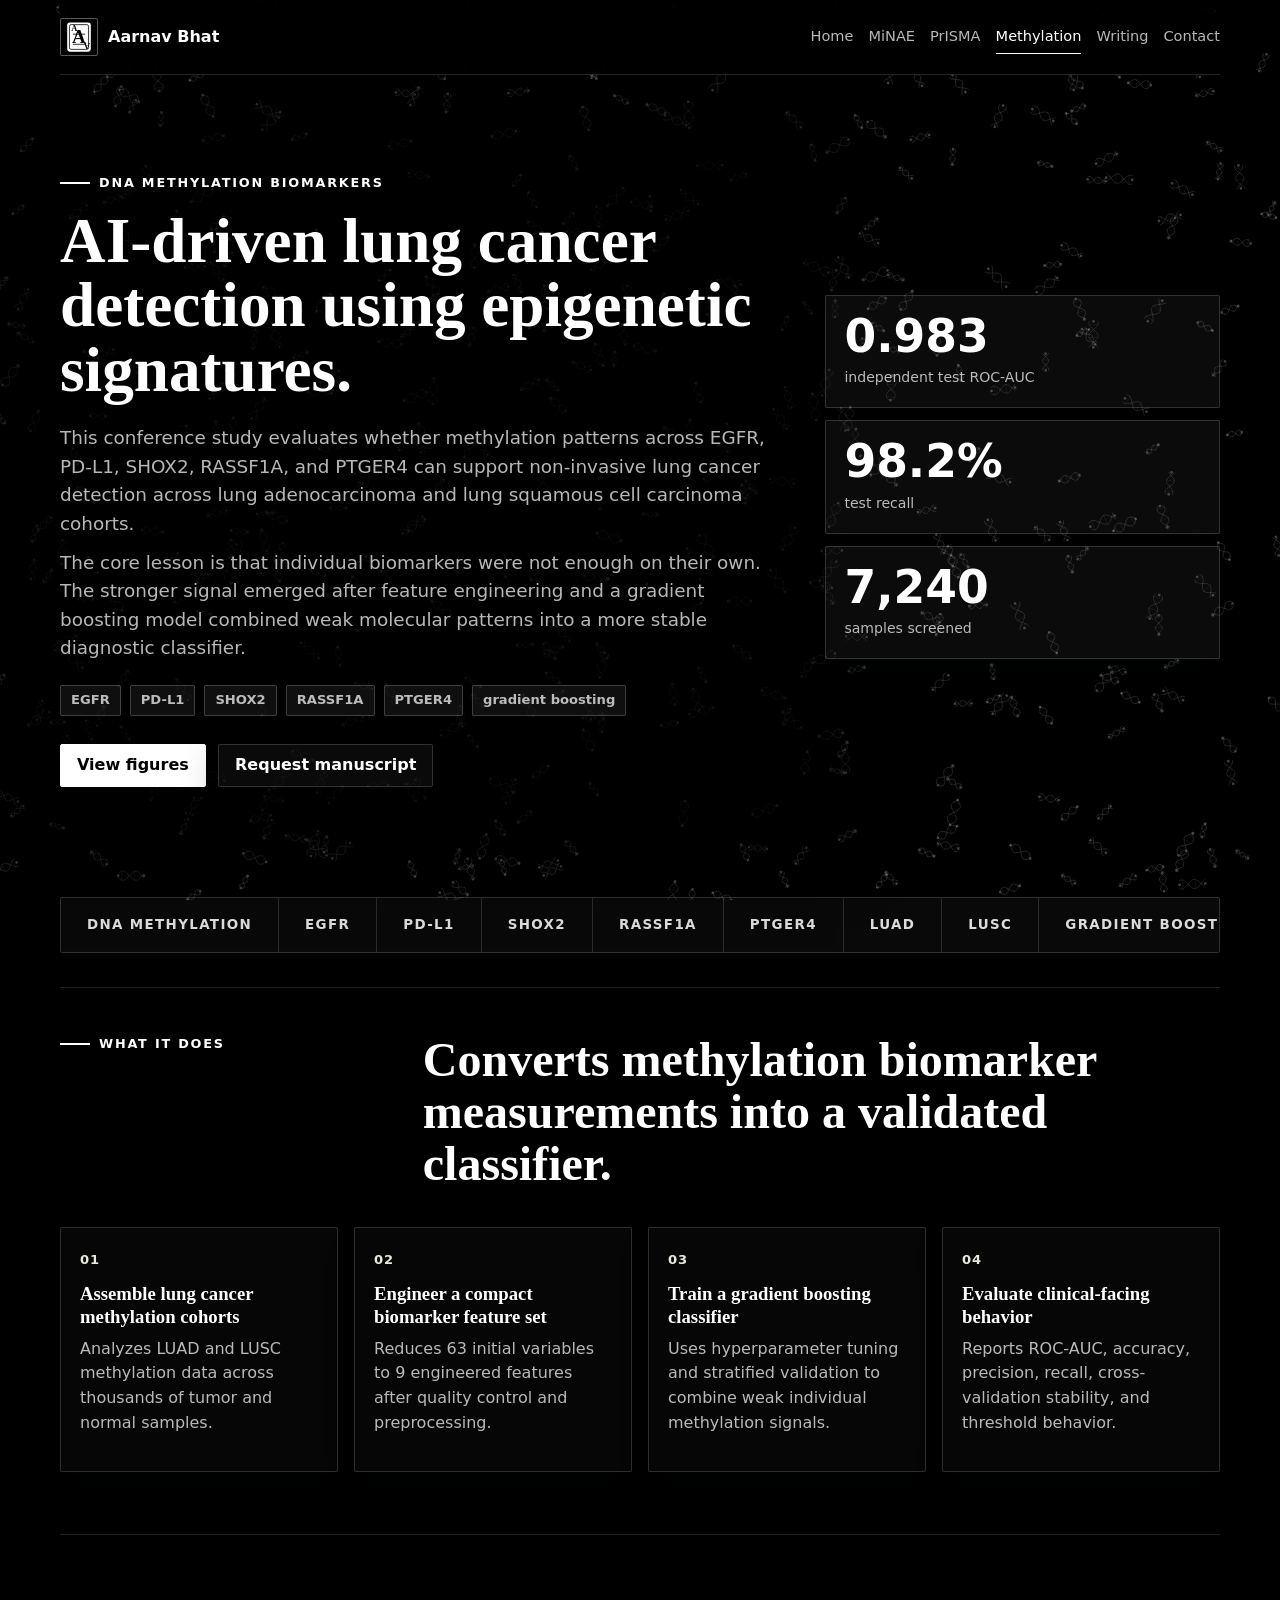
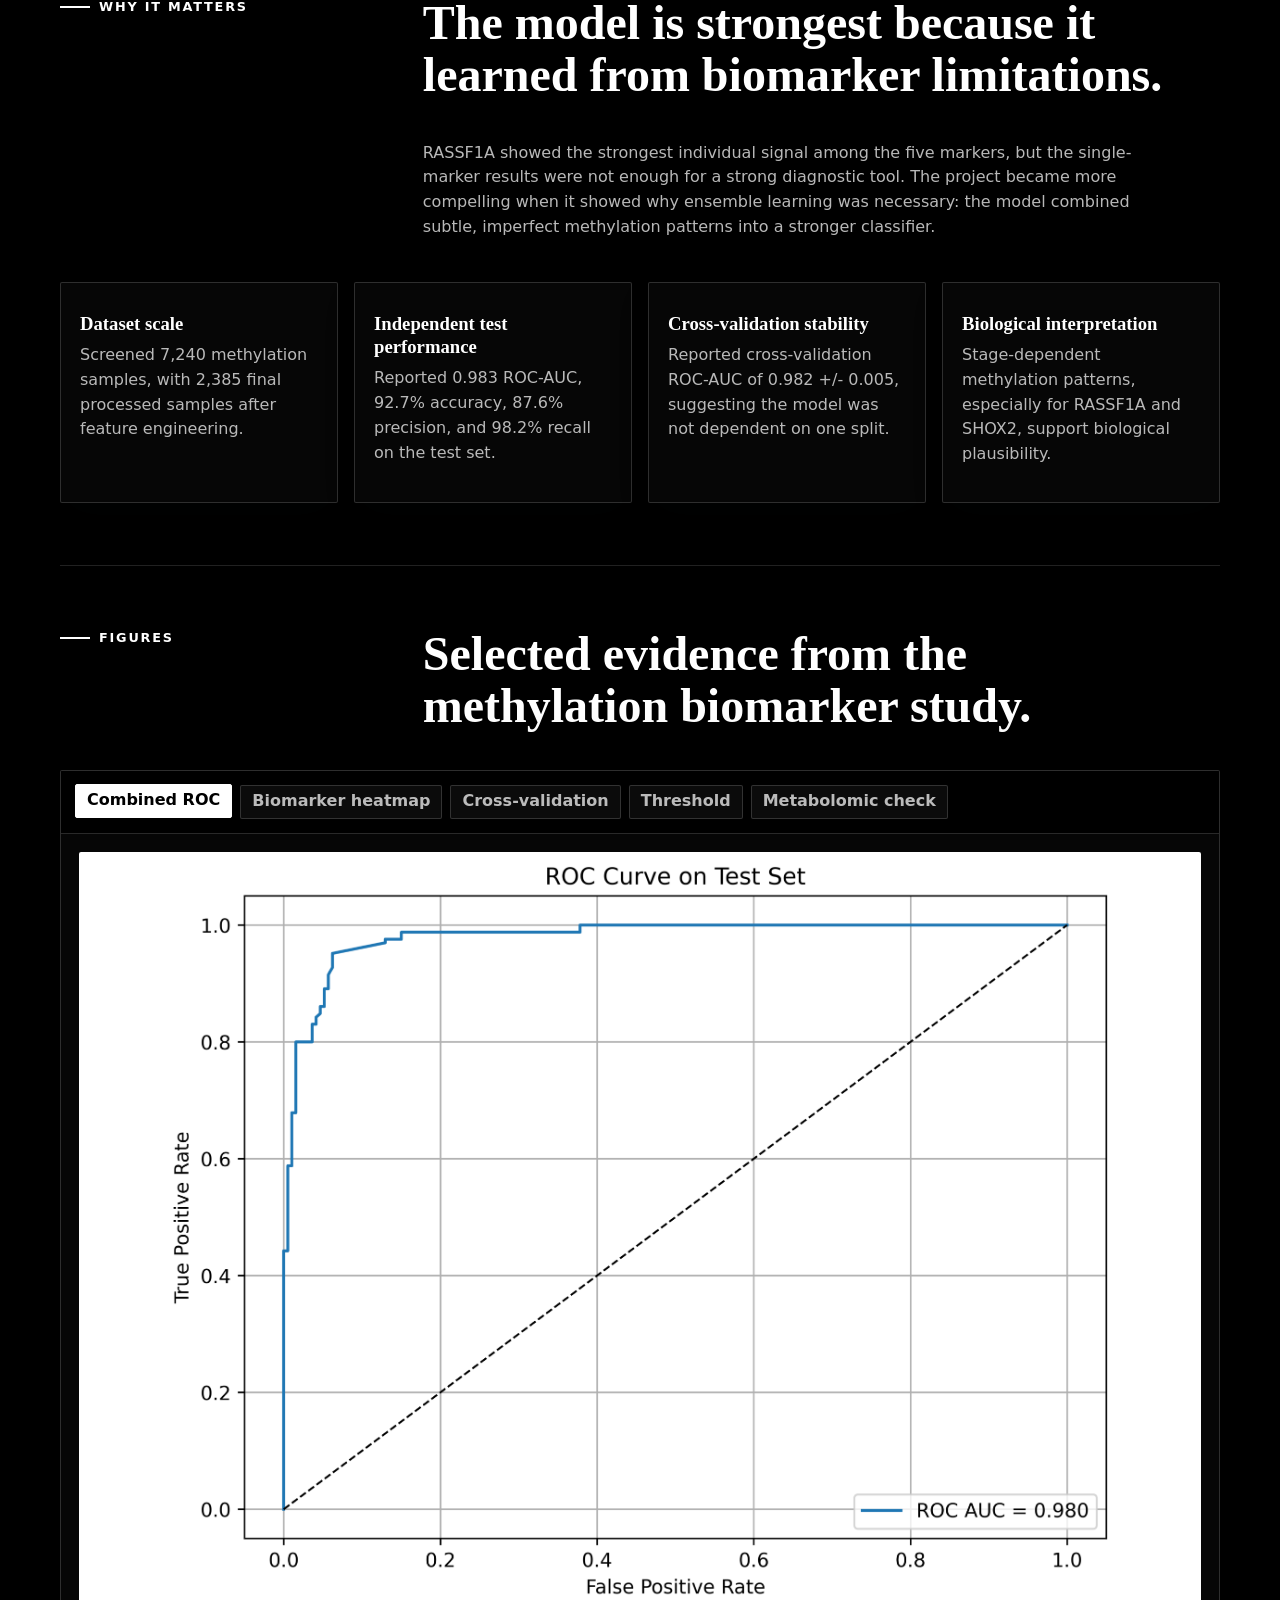
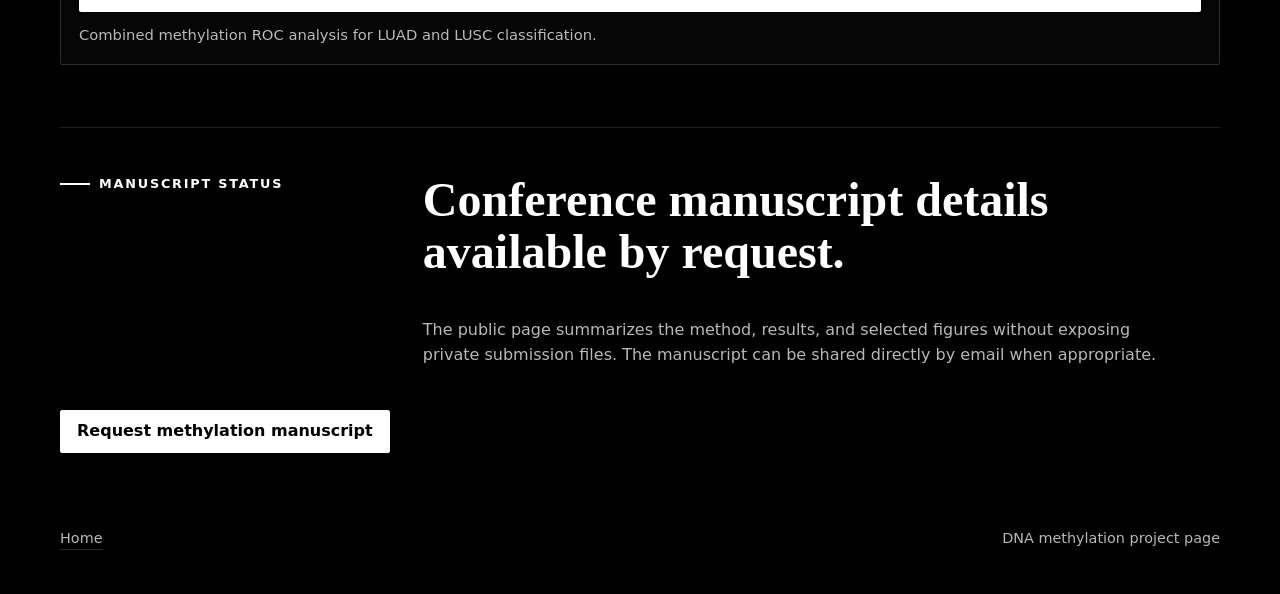
==== commit 9bc518aa: "Use Ace logo as site favicon" ====
--- a/methylation.html
+++ b/methylation.html
@@ -5,7 +5,8 @@
   <meta name="viewport" content="width=device-width, initial-scale=1.0">
   <meta name="description" content="DNA methylation biomarker project page - AI-driven lung cancer detection using EGFR, PD-L1, SHOX2, RASSF1A, and PTGER4.">
   <title>DNA Methylation | Aarnav Bhat</title>
-  <link rel="icon" href="assets/favicon.svg" type="image/svg+xml">
+  <link rel="icon" href="assets/favicon.svg?v=ace-a" type="image/svg+xml" sizes="any">
+  <link rel="shortcut icon" href="assets/favicon.svg?v=ace-a" type="image/svg+xml">
   <link rel="stylesheet" href="assets/site.css">
 </head>
 <body>
--- a/assets/site.css
+++ b/assets/site.css
@@ -488,36 +488,48 @@
   transform: scale(1.025);
 }
 
-.portrait-badge {
-  position: absolute;
-  left: 14px;
-  right: 14px;
-  bottom: 45px;
-  display: flex;
-  justify-content: space-between;
-  gap: 12px;
-  align-items: center;
-  padding: 10px 12px;
-  border: 1px solid rgba(255, 255, 255, 0.38);
-  border-radius: 2px;
-  background: rgba(0, 0, 0, 0.78);
-  color: #fff;
-  backdrop-filter: blur(12px);
-  font-size: 0.78rem;
-}
-
-.portrait-badge span {
-  color: rgba(255, 255, 255, 0.68);
-}
-
-.portrait-badge strong {
-  text-align: right;
-}
-
 .portrait-card figcaption {
   padding: 12px 14px 14px;
   color: var(--muted);
   font-size: 0.82rem;
+}
+
+.focus-strip {
+  position: relative;
+  z-index: 2;
+  display: grid;
+  grid-template-columns: auto minmax(220px, 0.48fr) minmax(0, 1fr);
+  align-items: center;
+  gap: 18px;
+  margin: 0 0 30px;
+  padding: 15px 18px;
+  border: 1px solid rgba(255, 255, 255, 0.18);
+  border-radius: 2px;
+  background: rgba(0, 0, 0, 0.78);
+  box-shadow: 0 0 58px rgba(0, 0, 0, 0.62);
+  color: #fff;
+  backdrop-filter: blur(12px);
+}
+
+.focus-strip span {
+  color: rgba(255, 255, 255, 0.66);
+  font-size: 0.76rem;
+  font-weight: 790;
+  letter-spacing: 0.14em;
+  text-transform: uppercase;
+}
+
+.focus-strip strong {
+  font-family: ui-serif, Georgia, "Times New Roman", serif;
+  font-size: 1.35rem;
+  font-weight: 650;
+  line-height: 1.1;
+}
+
+.focus-strip p {
+  margin: 0;
+  color: var(--muted);
+  font-size: 0.95rem;
 }
 
 .signal-strip {
@@ -529,7 +541,7 @@
 
 .motion-belt {
   width: 100%;
-  margin: -22px 0 34px;
+  margin: 0 0 34px;
   overflow: hidden;
   border: 1px solid var(--line);
   border-radius: 2px;
@@ -1199,18 +1211,23 @@
     padding-top: 38px;
   }
 
-  .portrait-badge {
-    position: static;
-    margin: 12px;
-    background: var(--ink);
-  }
-
   .portrait-card img {
     height: 470px;
   }
 
+  .focus-strip {
+    grid-template-columns: 1fr;
+    gap: 9px;
+    margin: 0 0 24px;
+    padding: 14px;
+  }
+
+  .focus-strip strong {
+    font-size: 1.18rem;
+  }
+
   .motion-belt {
-    margin-top: -8px;
+    margin-top: 0;
   }
 
   .belt-track span {
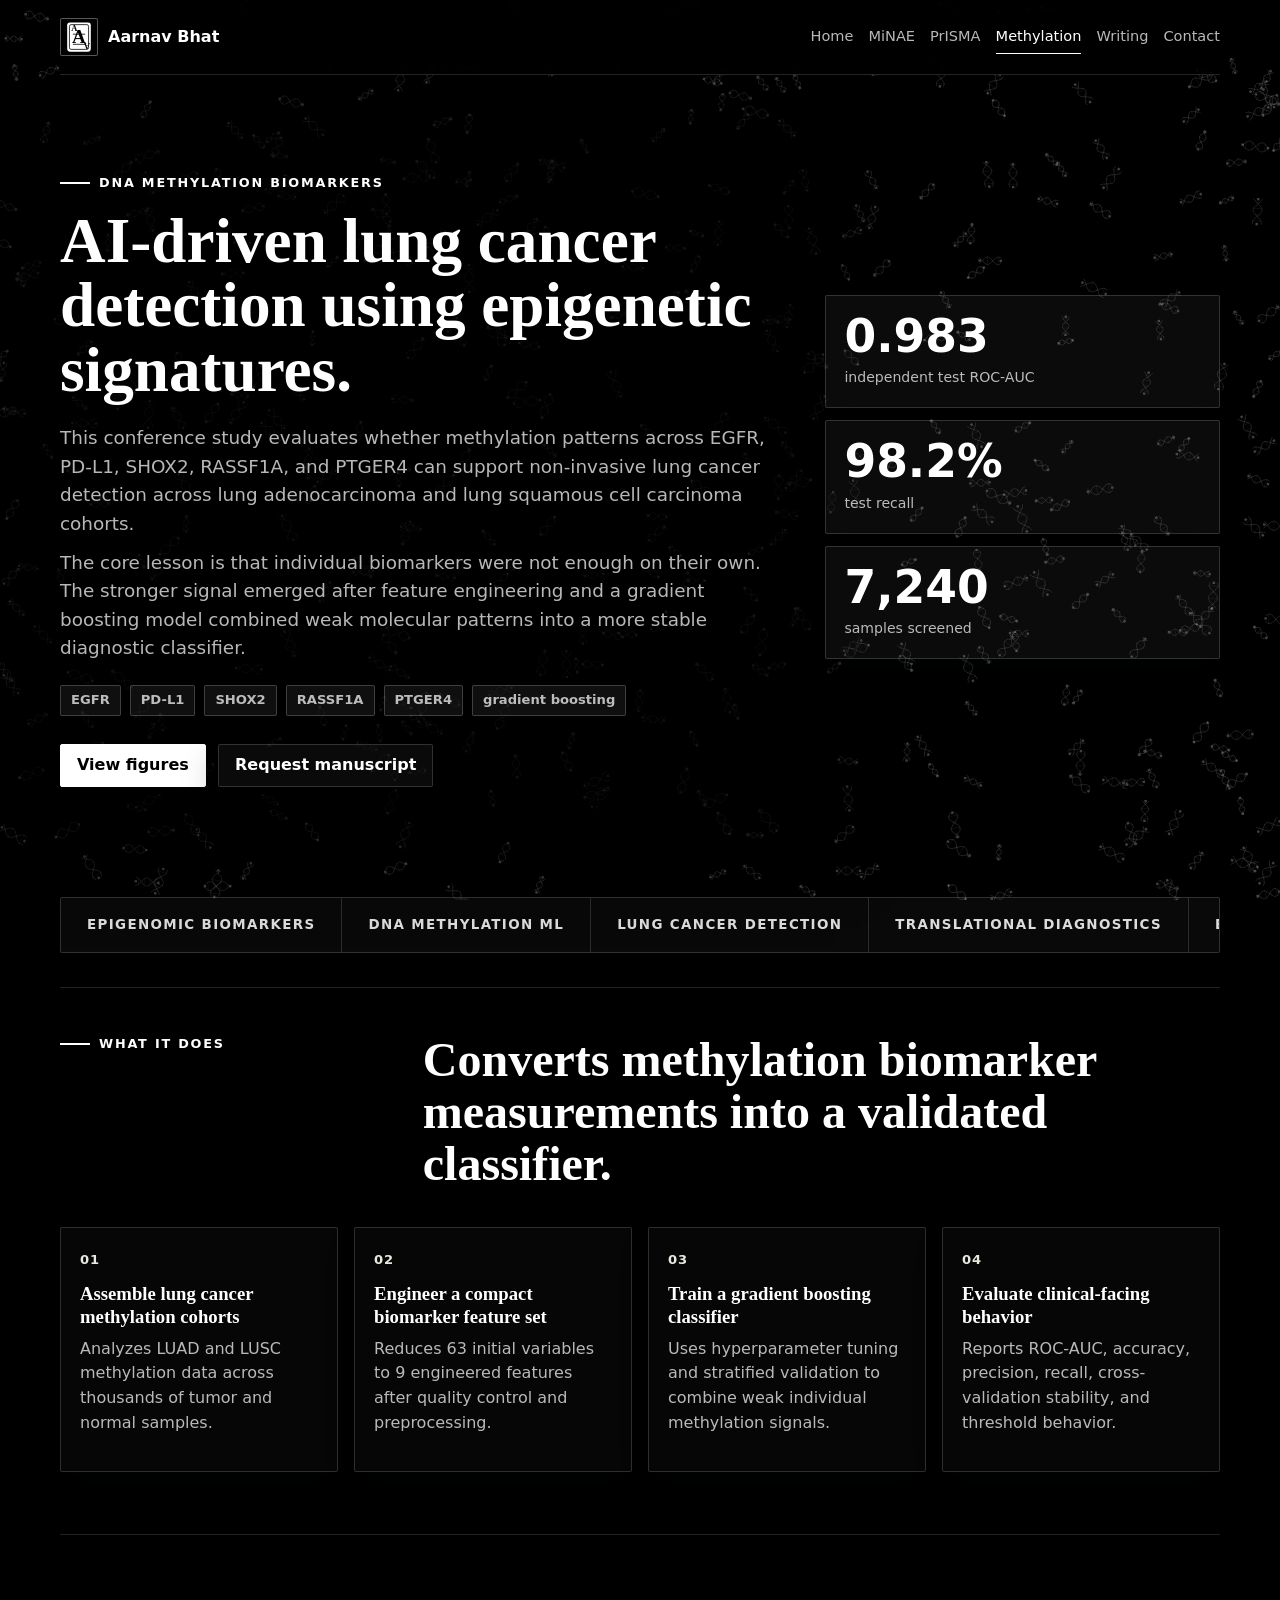
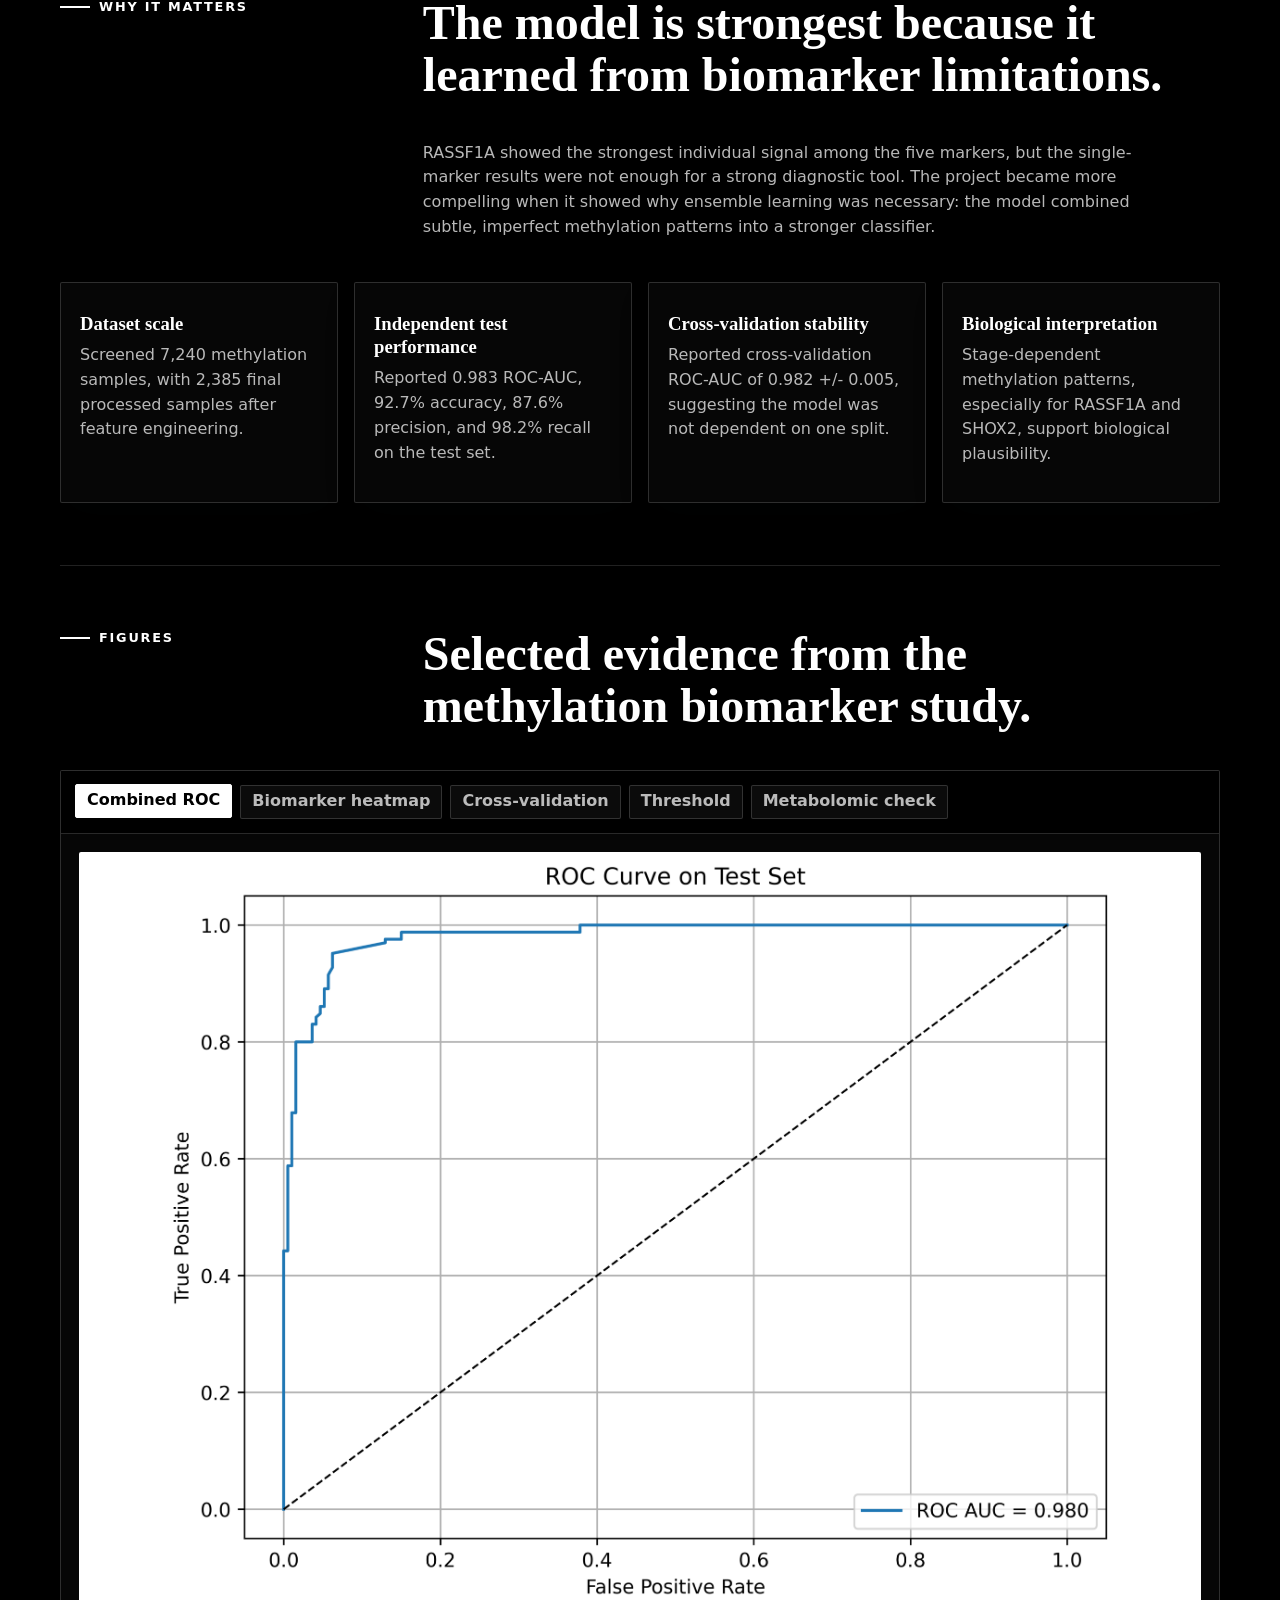
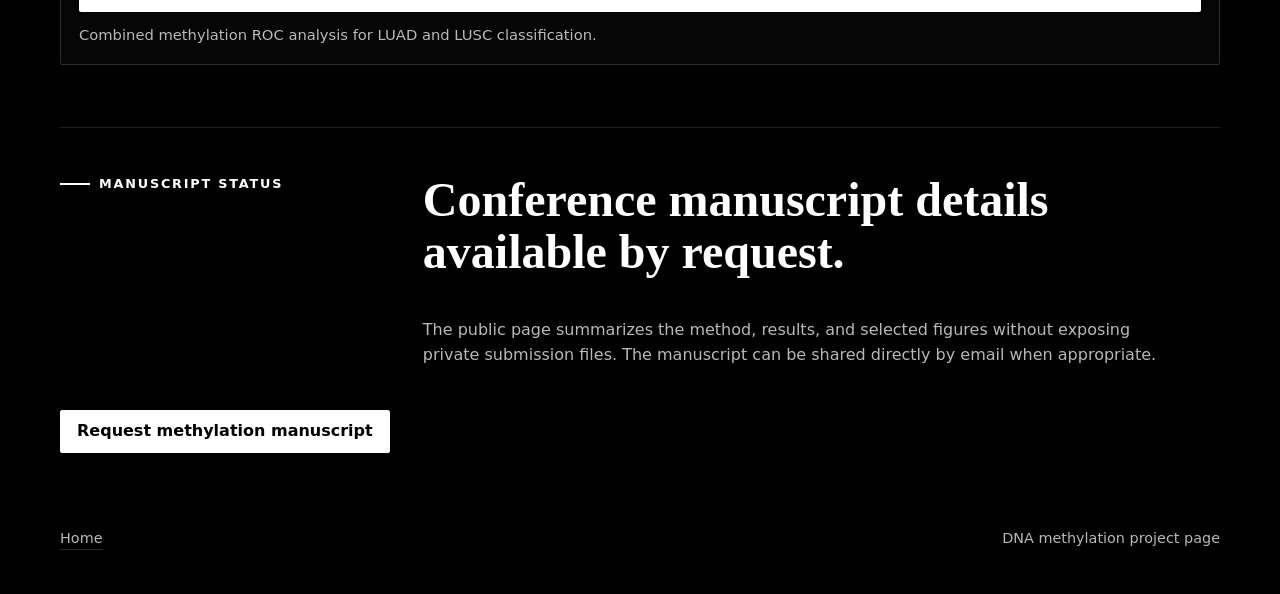
==== commit c3ed100a: "Update research ticker terms" ====
--- a/methylation.html
+++ b/methylation.html
@@ -87,26 +87,26 @@
 
     <section class="motion-belt reveal" aria-label="Methylation evidence ticker">
       <div class="belt-track">
-        <span>DNA methylation</span>
-        <span>EGFR</span>
-        <span>PD-L1</span>
-        <span>SHOX2</span>
-        <span>RASSF1A</span>
-        <span>PTGER4</span>
-        <span>LUAD</span>
-        <span>LUSC</span>
-        <span>gradient boosting</span>
-        <span>cross-validation</span>
-        <span>DNA methylation</span>
-        <span>EGFR</span>
-        <span>PD-L1</span>
-        <span>SHOX2</span>
-        <span>RASSF1A</span>
-        <span>PTGER4</span>
-        <span>LUAD</span>
-        <span>LUSC</span>
-        <span>gradient boosting</span>
-        <span>cross-validation</span>
+        <span>epigenomic biomarkers</span>
+        <span>DNA methylation ML</span>
+        <span>lung cancer detection</span>
+        <span>translational diagnostics</span>
+        <span>biomarker panels</span>
+        <span>clinical screening</span>
+        <span>computational oncology</span>
+        <span>model interpretation</span>
+        <span>reproducible validation</span>
+        <span>patient-level prediction</span>
+        <span>epigenomic biomarkers</span>
+        <span>DNA methylation ML</span>
+        <span>lung cancer detection</span>
+        <span>translational diagnostics</span>
+        <span>biomarker panels</span>
+        <span>clinical screening</span>
+        <span>computational oncology</span>
+        <span>model interpretation</span>
+        <span>reproducible validation</span>
+        <span>patient-level prediction</span>
       </div>
     </section>
 
--- a/assets/site.css
+++ b/assets/site.css
@@ -552,7 +552,7 @@
 .belt-track {
   display: inline-flex;
   min-width: max-content;
-  animation: beltMove 36s linear infinite;
+  animation: beltMove 54s linear infinite;
 }
 
 .belt-track span {
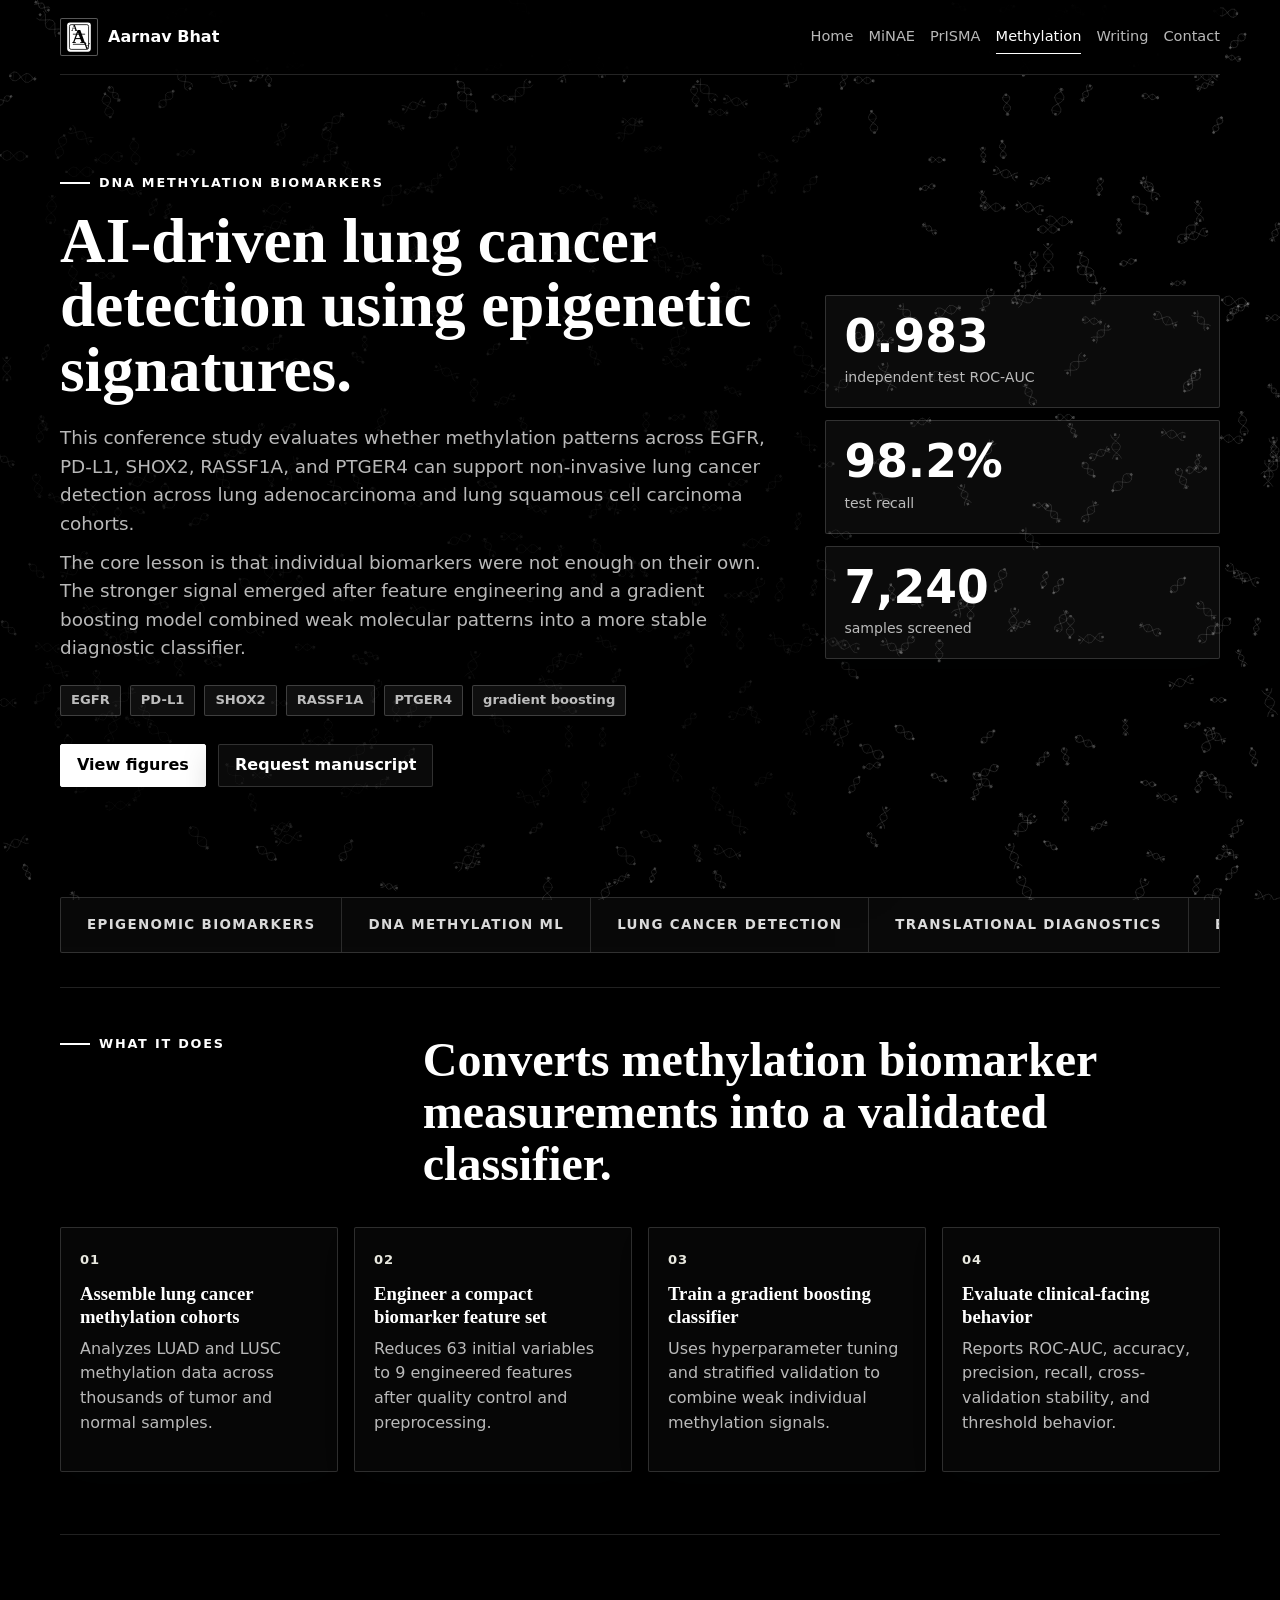
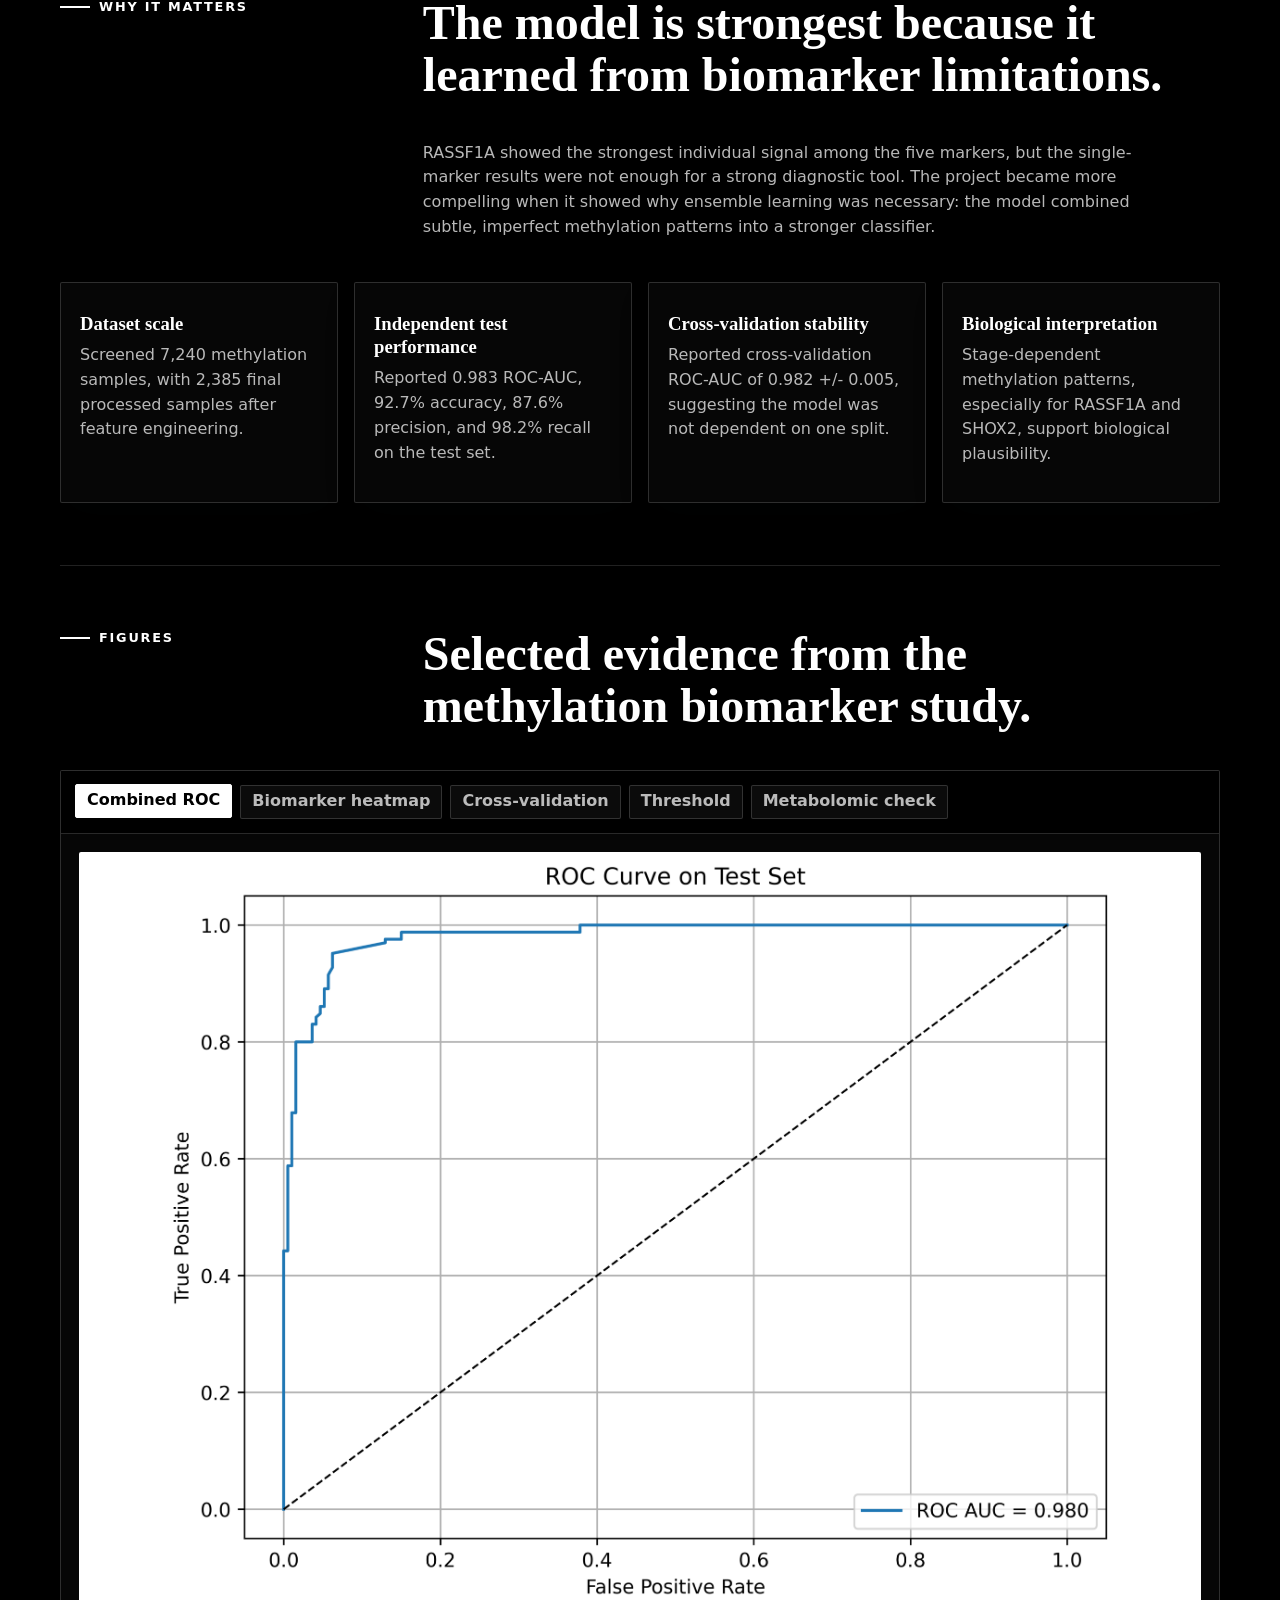
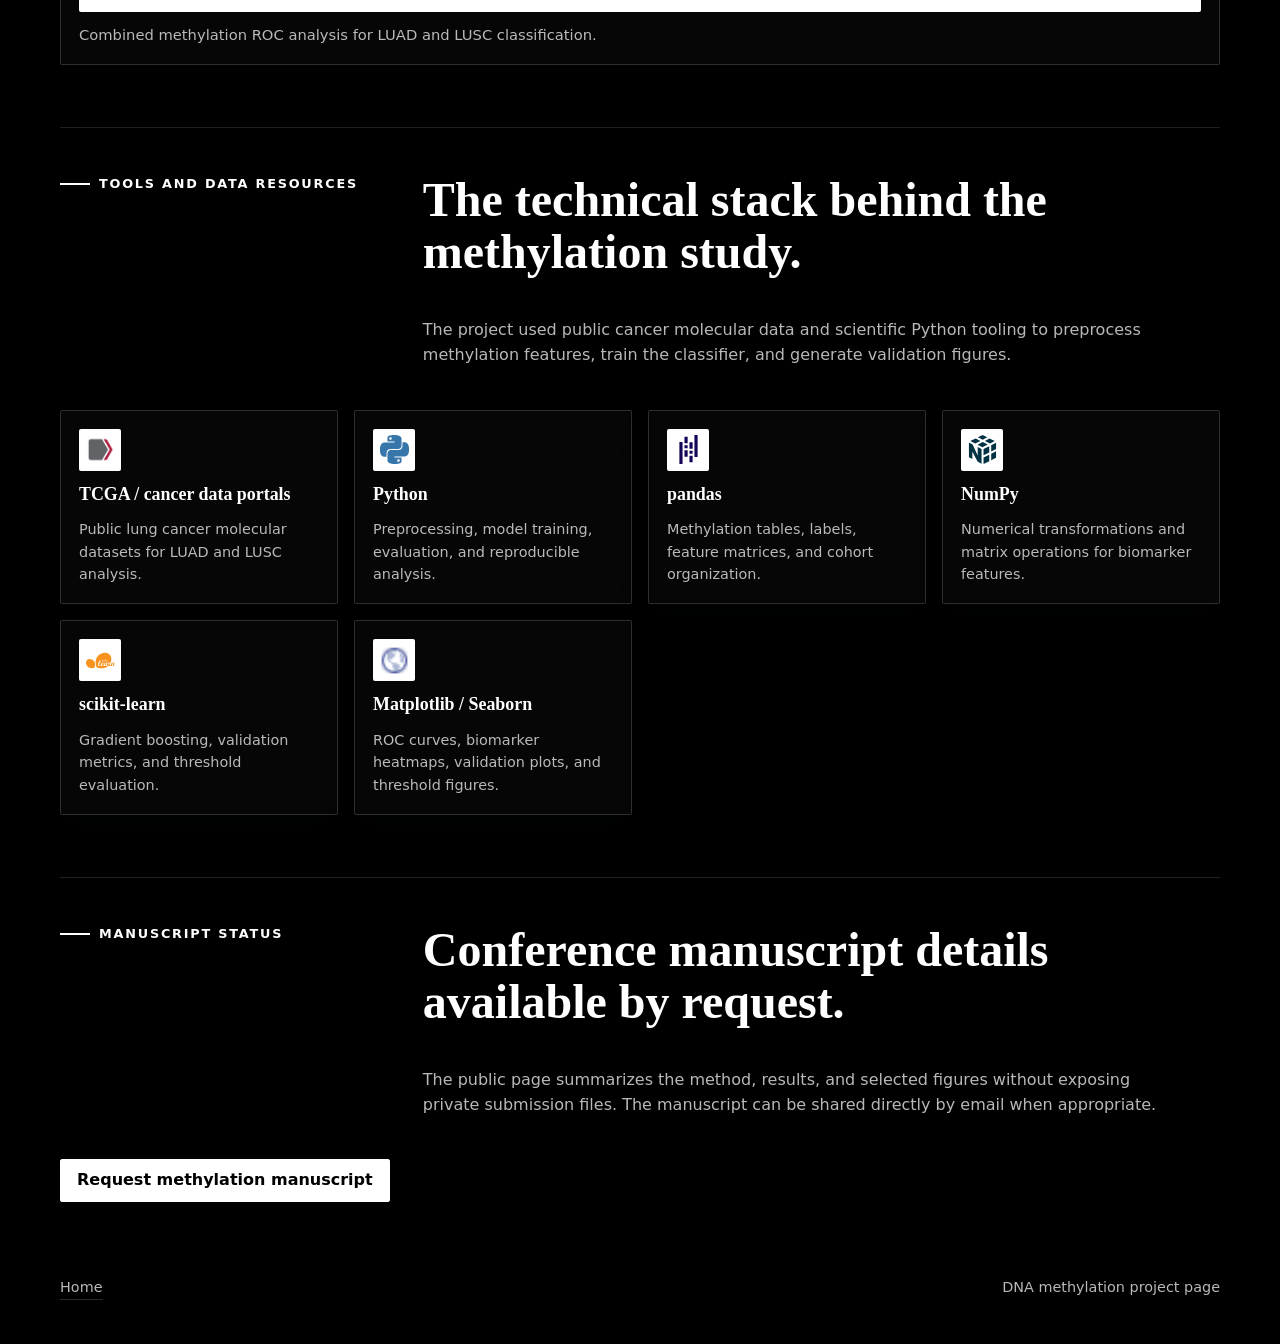
==== commit ebb3aaeb: "Use real colored logos for project tools" ====
--- a/methylation.html
+++ b/methylation.html
@@ -24,7 +24,7 @@
 
   <header class="site-header">
     <a class="brand" href="index.html" aria-label="Aarnav Bhat home">
-      <span class="brand-mark"><img src="assets/favicon.svg" alt="" aria-hidden="true"></span>
+      <span class="brand-mark"><img src="assets/favicon.svg?v=ace-a" alt="" aria-hidden="true"></span>
       <span>Aarnav Bhat</span>
     </a>
     <button class="menu-toggle" type="button" aria-label="Open navigation" aria-expanded="false">Menu</button>
@@ -209,6 +209,50 @@
 
     <section class="section-block compact">
       <div class="section-heading reveal">
+        <p class="eyebrow">Tools and data resources</p>
+        <h2>The technical stack behind the methylation study.</h2>
+        <p>
+          The project used public cancer molecular data and scientific Python
+          tooling to preprocess methylation features, train the classifier, and
+          generate validation figures.
+        </p>
+      </div>
+      <div class="tool-grid reveal" aria-label="DNA methylation tools and data resources">
+        <article class="tool-card">
+          <span class="tool-logo icon-logo"><img src="assets/logos/tcga.png" alt=""></span>
+          <strong>TCGA / cancer data portals</strong>
+          <p>Public lung cancer molecular datasets for LUAD and LUSC analysis.</p>
+        </article>
+        <article class="tool-card">
+          <span class="tool-logo icon-logo"><img src="assets/logos/python.svg" alt=""></span>
+          <strong>Python</strong>
+          <p>Preprocessing, model training, evaluation, and reproducible analysis.</p>
+        </article>
+        <article class="tool-card">
+          <span class="tool-logo icon-logo"><img src="assets/logos/pandas.svg" alt=""></span>
+          <strong>pandas</strong>
+          <p>Methylation tables, labels, feature matrices, and cohort organization.</p>
+        </article>
+        <article class="tool-card">
+          <span class="tool-logo icon-logo"><img src="assets/logos/numpy.svg" alt=""></span>
+          <strong>NumPy</strong>
+          <p>Numerical transformations and matrix operations for biomarker features.</p>
+        </article>
+        <article class="tool-card">
+          <span class="tool-logo icon-logo"><img src="assets/logos/scikitlearn.svg" alt=""></span>
+          <strong>scikit-learn</strong>
+          <p>Gradient boosting, validation metrics, and threshold evaluation.</p>
+        </article>
+        <article class="tool-card">
+          <span class="tool-logo icon-logo"><img src="assets/logos/matplotlib.png" alt=""></span>
+          <strong>Matplotlib / Seaborn</strong>
+          <p>ROC curves, biomarker heatmaps, validation plots, and threshold figures.</p>
+        </article>
+      </div>
+    </section>
+
+    <section class="section-block compact">
+      <div class="section-heading reveal">
         <p class="eyebrow">Manuscript status</p>
         <h2>Conference manuscript details available by request.</h2>
         <p>
--- a/assets/site.css
+++ b/assets/site.css
@@ -237,7 +237,7 @@
 .brand-mark img {
   width: 100%;
   height: 100%;
-  object-fit: cover;
+  object-fit: contain;
 }
 
 .site-nav {
@@ -558,6 +558,7 @@
 .belt-track span {
   display: inline-flex;
   align-items: center;
+  gap: 9px;
   min-height: 54px;
   padding: 0 26px;
   border-right: 1px solid rgba(255, 255, 255, 0.14);
@@ -566,6 +567,20 @@
   font-weight: 780;
   letter-spacing: 0.1em;
   text-transform: uppercase;
+}
+
+.logo-token {
+  color: #fff;
+}
+
+.belt-logo {
+  width: 25px;
+  height: 25px;
+  object-fit: contain;
+  border-radius: 4px;
+  background: #fff;
+  padding: 3px;
+  box-shadow: 0 0 20px rgba(255, 255, 255, 0.12);
 }
 
 @keyframes beltMove {
@@ -839,7 +854,8 @@
 
 .link-grid,
 .method-grid,
-.evidence-grid {
+.evidence-grid,
+.tool-grid {
   display: grid;
   grid-template-columns: repeat(3, minmax(0, 1fr));
   gap: 16px;
@@ -868,6 +884,59 @@
   font-size: 0.82rem;
   text-transform: uppercase;
   letter-spacing: 0.06em;
+}
+
+.tool-grid {
+  grid-template-columns: repeat(4, minmax(0, 1fr));
+}
+
+.tool-card {
+  display: grid;
+  gap: 10px;
+  min-height: 100%;
+  padding: 18px;
+  border: 1px solid var(--line);
+  border-radius: 2px;
+  background: var(--paper);
+  box-shadow: 0 12px 40px rgba(23, 32, 38, 0.055);
+  transform: translate3d(0, 0, 0) rotateX(var(--tilt-x, 0deg)) rotateY(var(--tilt-y, 0deg));
+  transition: transform 0.18s ease, border-color 0.18s ease, background 0.18s ease;
+}
+
+.tool-card:hover {
+  border-color: rgba(255, 255, 255, 0.42);
+  background: rgba(255, 255, 255, 0.08);
+}
+
+.tool-logo {
+  display: inline-grid;
+  place-items: center;
+  width: 42px;
+  height: 42px;
+  border: 1px solid rgba(255, 255, 255, 0.24);
+  border-radius: 2px;
+  background: #fff;
+  color: #000;
+  font-weight: 900;
+  line-height: 1;
+}
+
+.icon-logo img {
+  width: 29px;
+  height: 29px;
+  object-fit: contain;
+}
+
+.tool-card strong {
+  font-family: ui-serif, Georgia, "Times New Roman", serif;
+  font-size: 1.12rem;
+  font-weight: 650;
+}
+
+.tool-card p {
+  margin: 0;
+  color: var(--muted);
+  font-size: 0.9rem;
 }
 
 .skill-cloud {
@@ -1075,6 +1144,7 @@
   .button,
   .project-feature,
   .link-card,
+  .tool-card,
   .portrait-card,
   .signal-strip article,
   .project-scoreboard article,
@@ -1131,7 +1201,8 @@
   .signal-strip,
   .project-feature-grid,
   .method-grid,
-  .evidence-grid {
+  .evidence-grid,
+  .tool-grid {
     grid-template-columns: repeat(2, minmax(0, 1fr));
   }
 
@@ -1239,7 +1310,8 @@
   .signal-strip,
   .project-feature-grid,
   .method-grid,
-  .evidence-grid {
+  .evidence-grid,
+  .tool-grid {
     grid-template-columns: 1fr;
   }
 
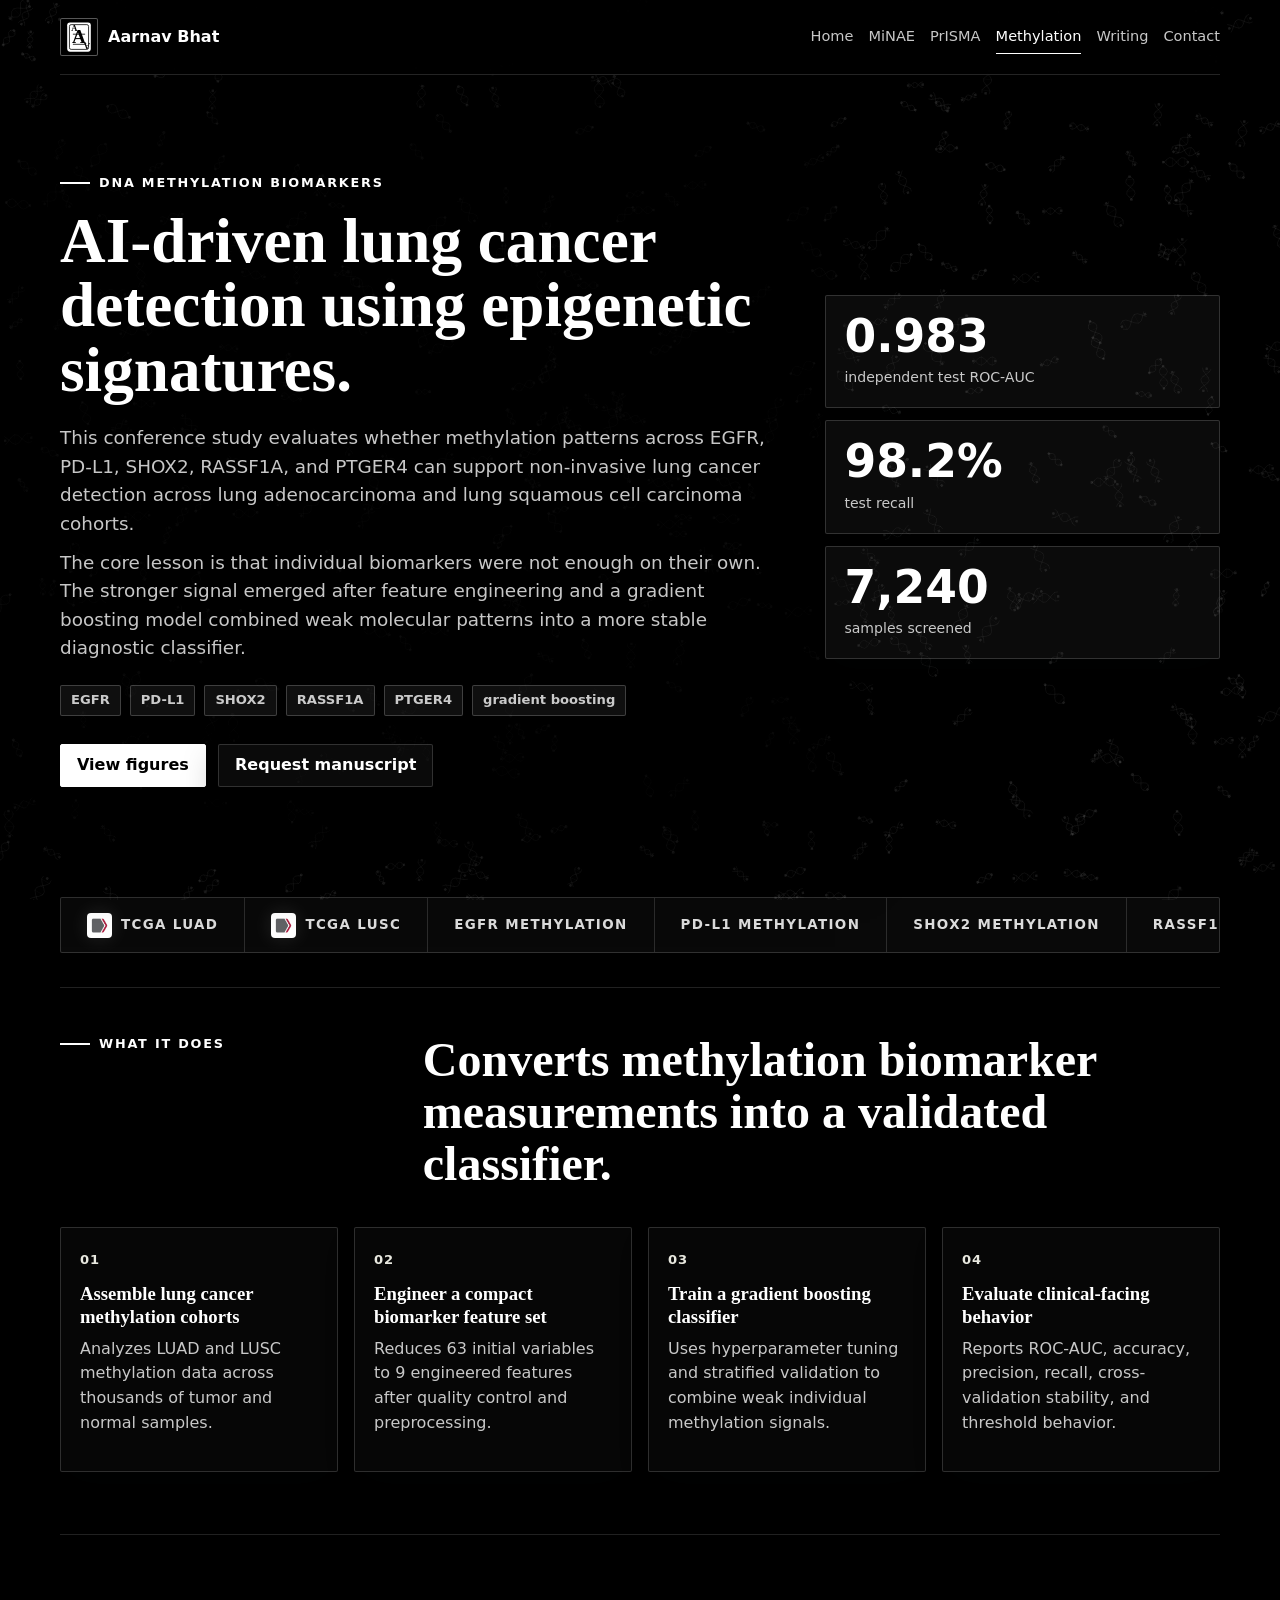
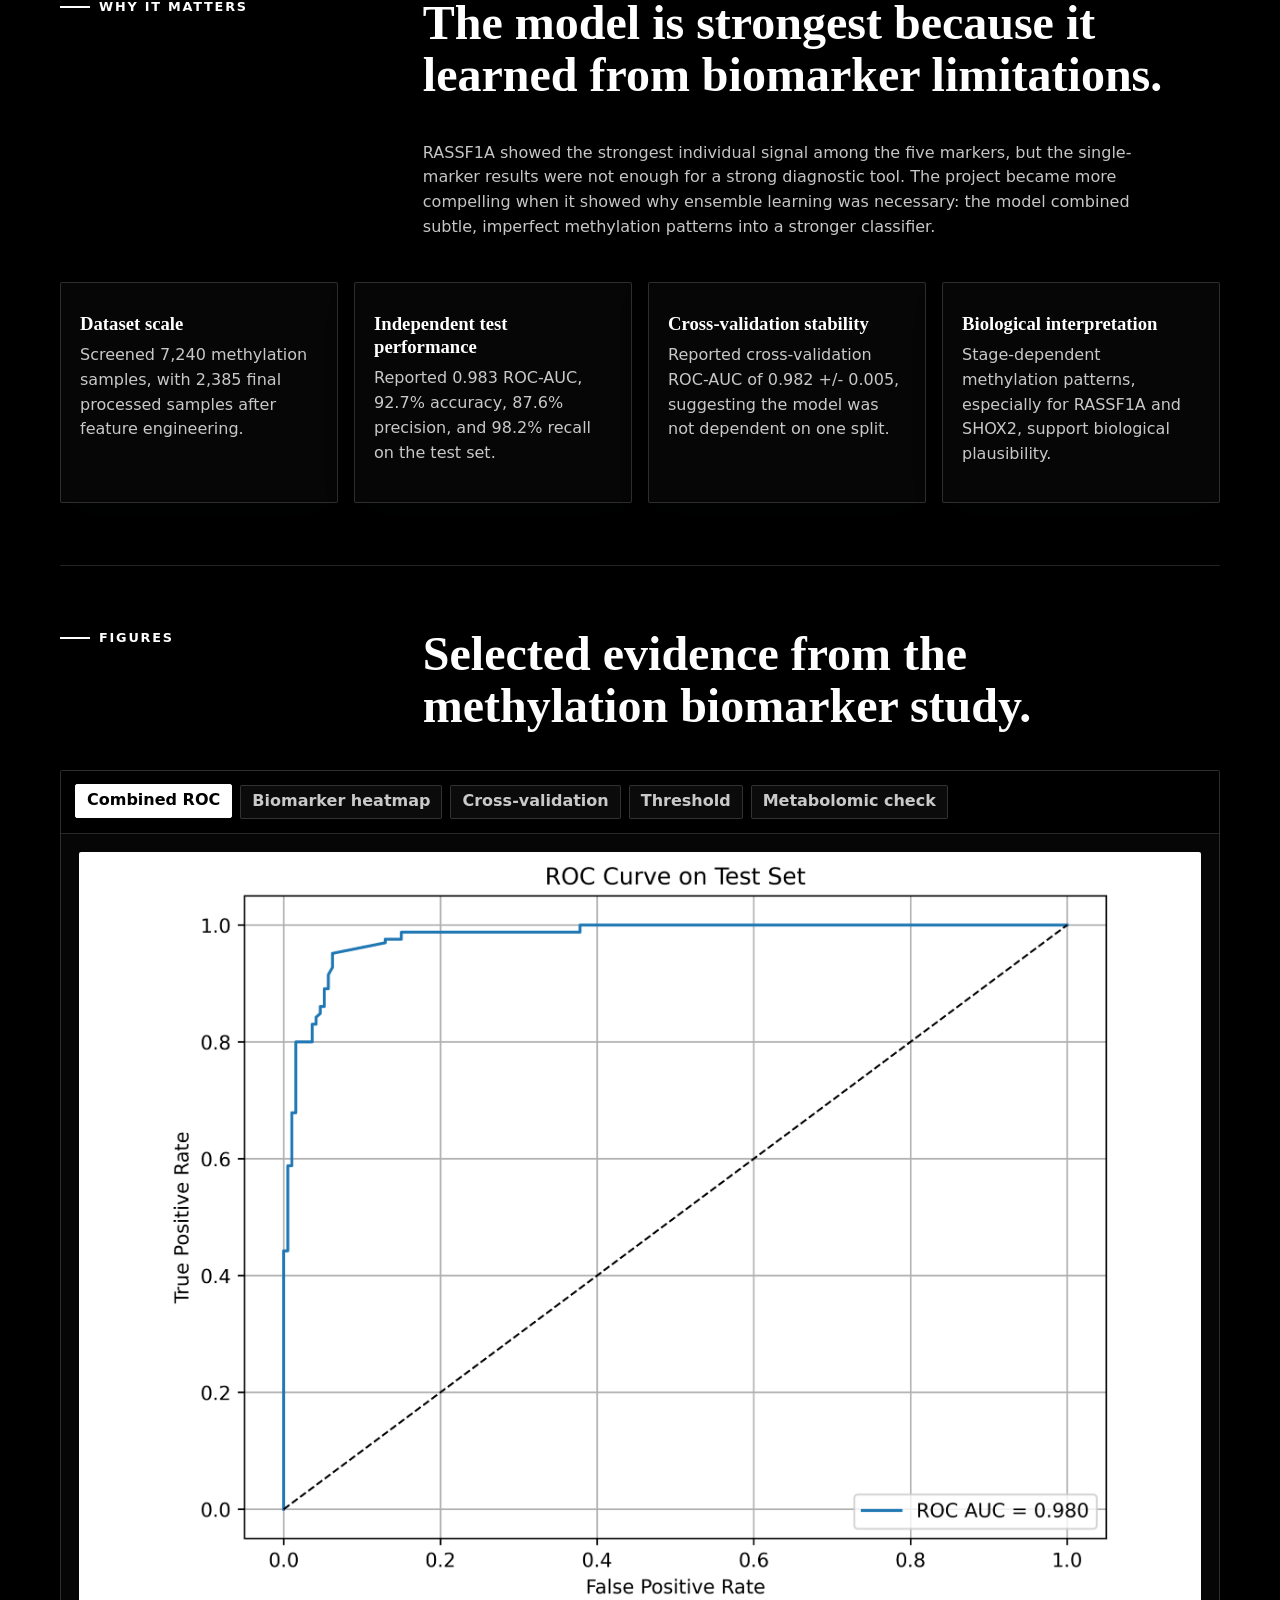
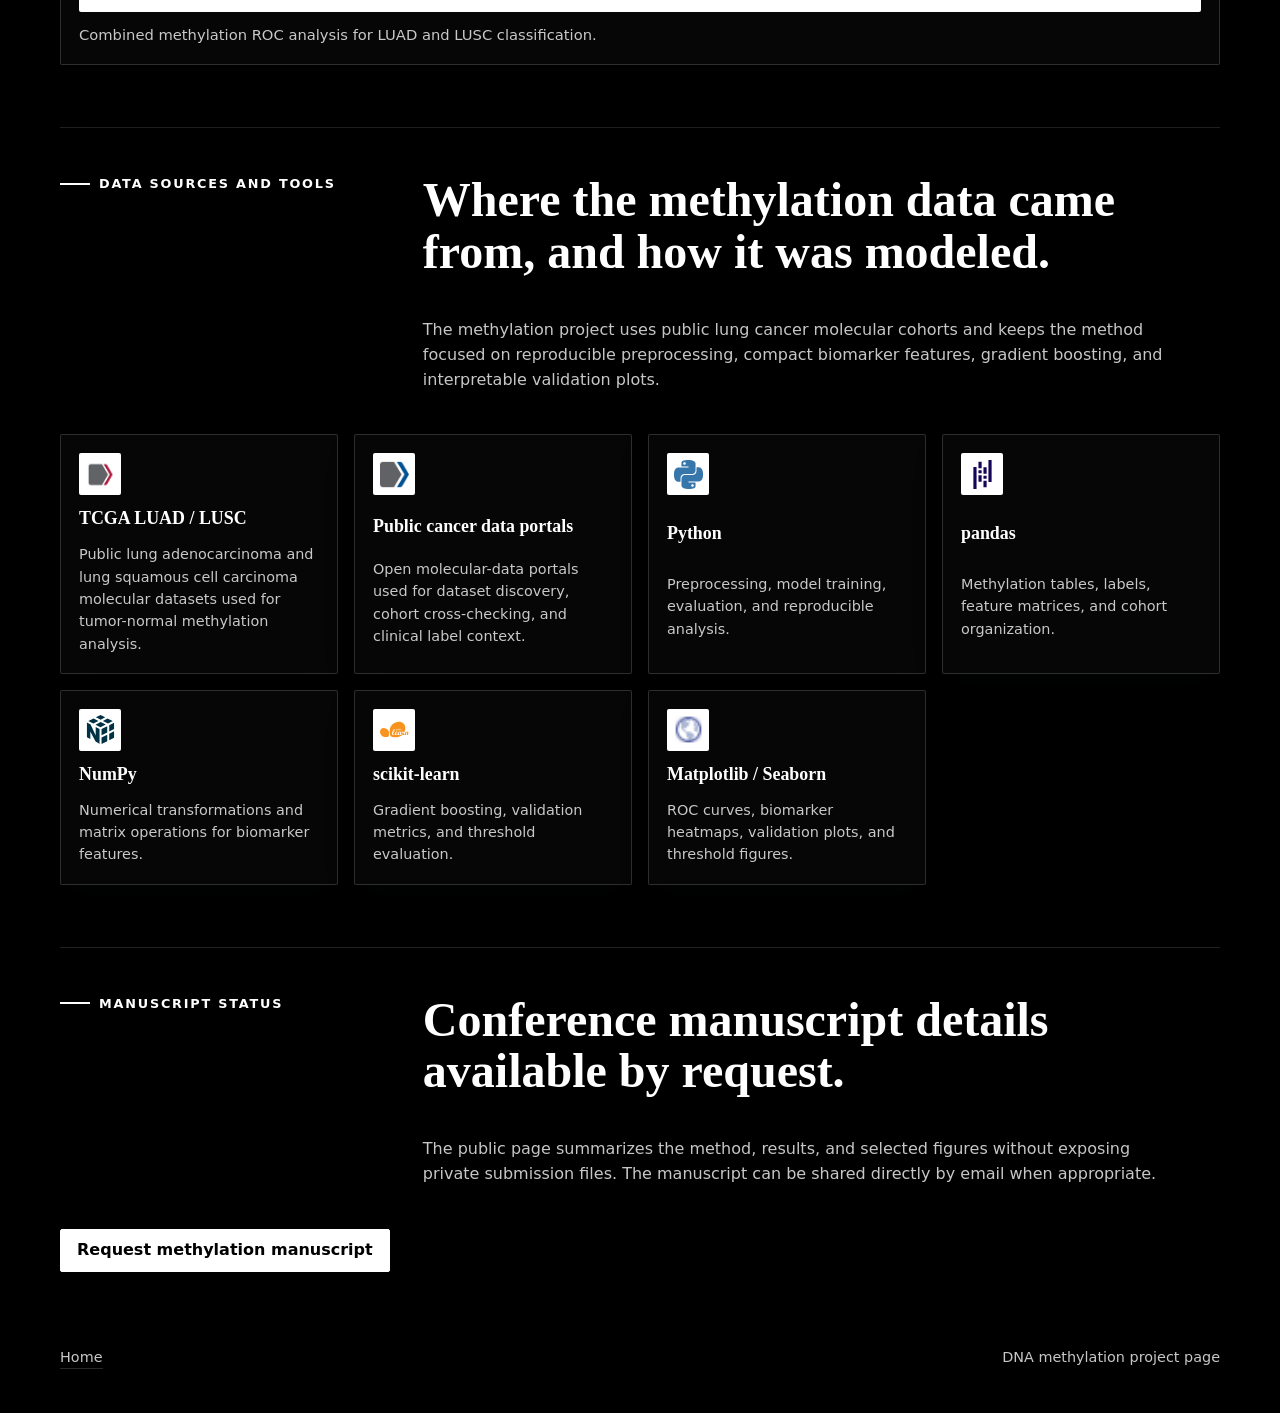
==== commit c3bb0164: "Add project data source logos and provenance" ====
--- a/methylation.html
+++ b/methylation.html
@@ -87,26 +87,26 @@
 
     <section class="motion-belt reveal" aria-label="Methylation evidence ticker">
       <div class="belt-track">
-        <span>epigenomic biomarkers</span>
-        <span>DNA methylation ML</span>
-        <span>lung cancer detection</span>
-        <span>translational diagnostics</span>
-        <span>biomarker panels</span>
-        <span>clinical screening</span>
-        <span>computational oncology</span>
-        <span>model interpretation</span>
-        <span>reproducible validation</span>
-        <span>patient-level prediction</span>
-        <span>epigenomic biomarkers</span>
-        <span>DNA methylation ML</span>
-        <span>lung cancer detection</span>
-        <span>translational diagnostics</span>
-        <span>biomarker panels</span>
-        <span>clinical screening</span>
-        <span>computational oncology</span>
-        <span>model interpretation</span>
-        <span>reproducible validation</span>
-        <span>patient-level prediction</span>
+        <span class="logo-token"><img class="belt-logo" src="assets/logos/tcga.png" alt="" aria-hidden="true">TCGA LUAD</span>
+        <span class="logo-token"><img class="belt-logo" src="assets/logos/tcga.png" alt="" aria-hidden="true">TCGA LUSC</span>
+        <span>EGFR methylation</span>
+        <span>PD-L1 methylation</span>
+        <span>SHOX2 methylation</span>
+        <span>RASSF1A methylation</span>
+        <span>PTGER4 methylation</span>
+        <span class="logo-token"><img class="belt-logo" src="assets/logos/scikitlearn.svg" alt="" aria-hidden="true">Gradient boosting</span>
+        <span class="logo-token"><img class="belt-logo" src="assets/logos/python.svg" alt="" aria-hidden="true">Python</span>
+        <span class="logo-token"><img class="belt-logo" src="assets/logos/matplotlib.png" alt="" aria-hidden="true">ROC and heatmaps</span>
+        <span class="logo-token"><img class="belt-logo" src="assets/logos/tcga.png" alt="" aria-hidden="true">TCGA LUAD</span>
+        <span class="logo-token"><img class="belt-logo" src="assets/logos/tcga.png" alt="" aria-hidden="true">TCGA LUSC</span>
+        <span>EGFR methylation</span>
+        <span>PD-L1 methylation</span>
+        <span>SHOX2 methylation</span>
+        <span>RASSF1A methylation</span>
+        <span>PTGER4 methylation</span>
+        <span class="logo-token"><img class="belt-logo" src="assets/logos/scikitlearn.svg" alt="" aria-hidden="true">Gradient boosting</span>
+        <span class="logo-token"><img class="belt-logo" src="assets/logos/python.svg" alt="" aria-hidden="true">Python</span>
+        <span class="logo-token"><img class="belt-logo" src="assets/logos/matplotlib.png" alt="" aria-hidden="true">ROC and heatmaps</span>
       </div>
     </section>
 
@@ -209,19 +209,24 @@
 
     <section class="section-block compact">
       <div class="section-heading reveal">
-        <p class="eyebrow">Tools and data resources</p>
-        <h2>The technical stack behind the methylation study.</h2>
+        <p class="eyebrow">Data sources and tools</p>
+        <h2>Where the methylation data came from, and how it was modeled.</h2>
         <p>
-          The project used public cancer molecular data and scientific Python
-          tooling to preprocess methylation features, train the classifier, and
-          generate validation figures.
+          The methylation project uses public lung cancer molecular cohorts and
+          keeps the method focused on reproducible preprocessing, compact
+          biomarker features, gradient boosting, and interpretable validation plots.
         </p>
       </div>
       <div class="tool-grid reveal" aria-label="DNA methylation tools and data resources">
         <article class="tool-card">
           <span class="tool-logo icon-logo"><img src="assets/logos/tcga.png" alt=""></span>
-          <strong>TCGA / cancer data portals</strong>
-          <p>Public lung cancer molecular datasets for LUAD and LUSC analysis.</p>
+          <strong>TCGA LUAD / LUSC</strong>
+          <p>Public lung adenocarcinoma and lung squamous cell carcinoma molecular datasets used for tumor-normal methylation analysis.</p>
+        </article>
+        <article class="tool-card">
+          <span class="tool-logo icon-logo"><img src="assets/logos/geo.png" alt=""></span>
+          <strong>Public cancer data portals</strong>
+          <p>Open molecular-data portals used for dataset discovery, cohort cross-checking, and clinical label context.</p>
         </article>
         <article class="tool-card">
           <span class="tool-logo icon-logo"><img src="assets/logos/python.svg" alt=""></span>
--- a/assets/site.css
+++ b/assets/site.css
@@ -3,7 +3,7 @@
   --paper: rgba(7, 7, 7, 0.88);
   --paper-soft: rgba(12, 12, 12, 0.92);
   --ink: #fff;
-  --muted: rgba(255, 255, 255, 0.72);
+  --muted: rgba(255, 255, 255, 0.78);
   --line: rgba(255, 255, 255, 0.16);
   --teal: #ffffff;
   --blue: #d7d7cf;
@@ -319,7 +319,7 @@
   z-index: 0;
   width: 100vw;
   height: 100vh;
-  opacity: 0.84;
+  opacity: 0.58;
   pointer-events: none;
 }
 
@@ -681,6 +681,7 @@
   gap: 28px;
   align-items: start;
   margin-bottom: 26px;
+  text-shadow: 0 1px 22px rgba(0, 0, 0, 0.86);
 }
 
 .section-heading .eyebrow {
